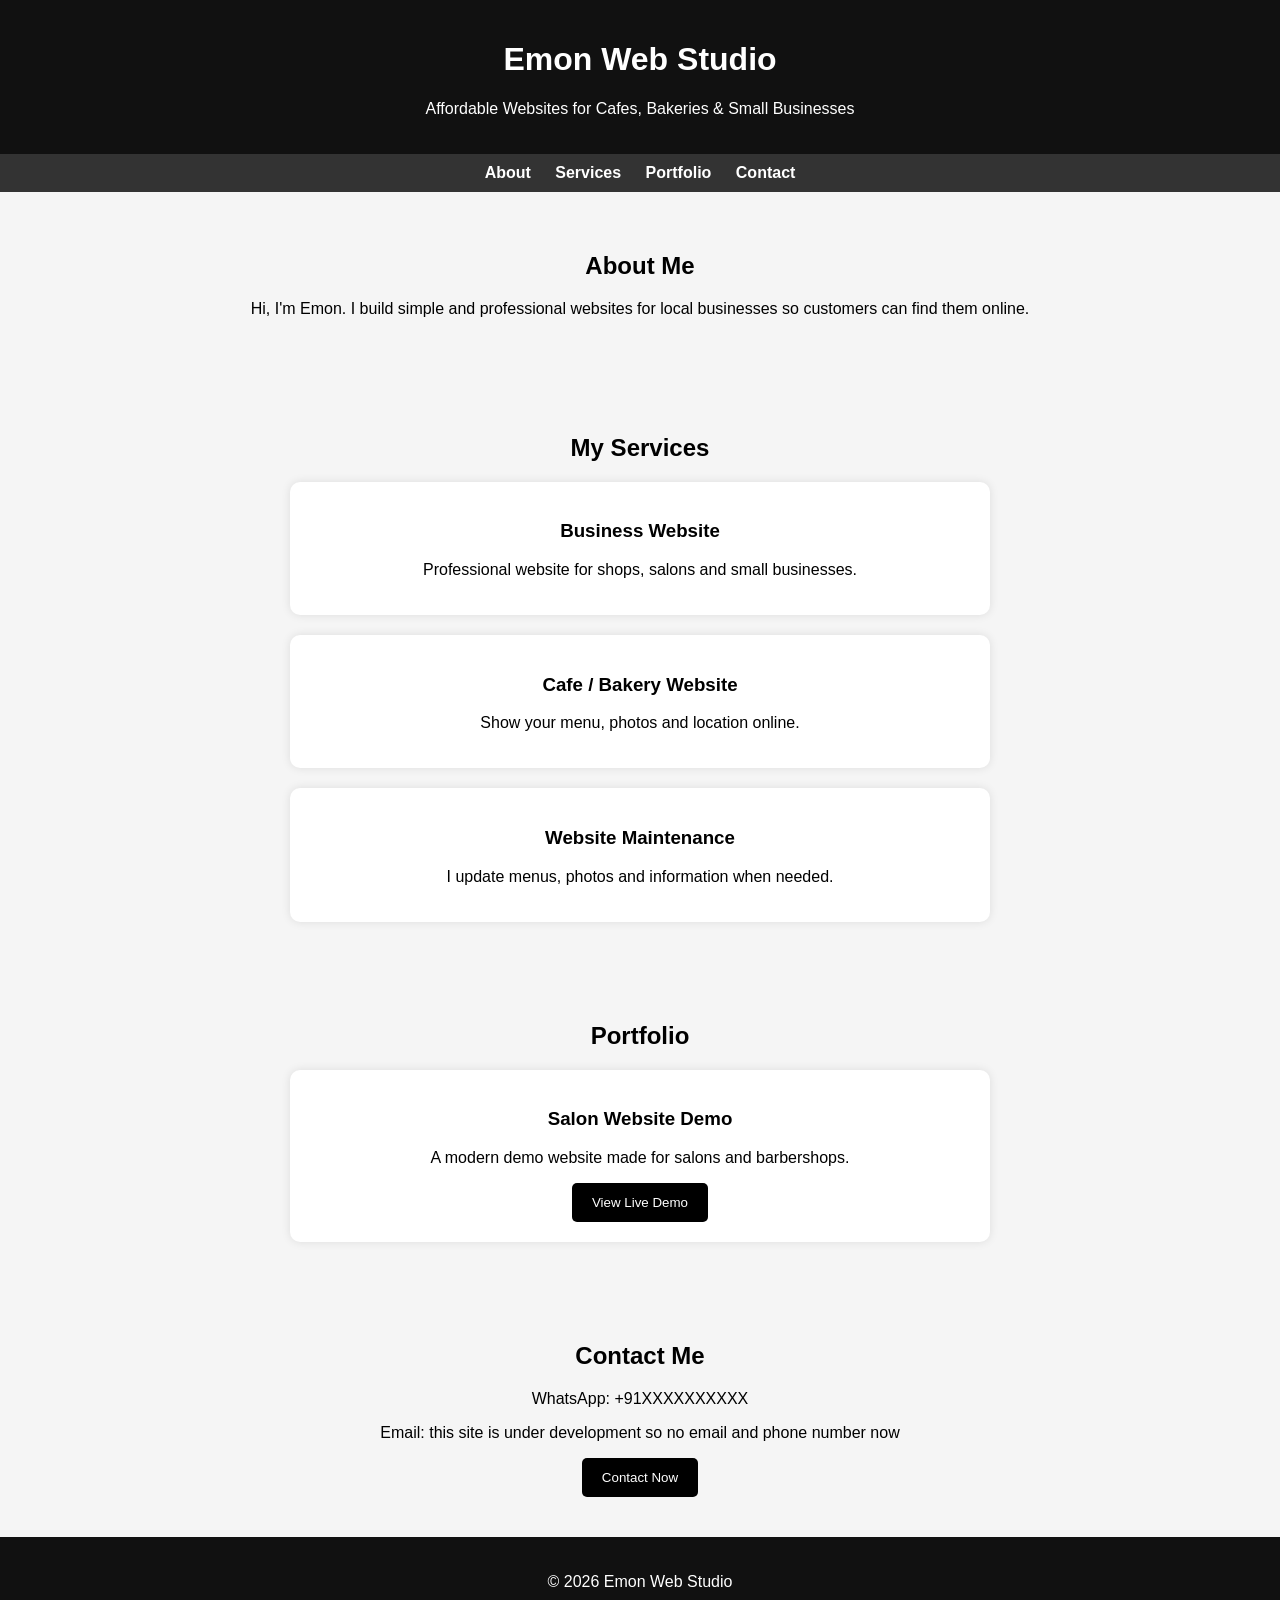
==== index.html @ 6be0ea7b "Update index.html" ====
<!DOCTYPE html>
<html>
<head>
<meta charset="UTF-8">
<title>Emon Web Studio</title>

<style>
body{
font-family: Arial;
margin:0;
background:#f5f5f5;
}

header{
background:#111;
color:white;
padding:20px;
text-align:center;
}

nav{
background:#333;
padding:10px;
text-align:center;
}

nav a{
color:white;
margin:10px;
text-decoration:none;
font-weight:bold;
}

section{
padding:40px;
text-align:center;
}

.services{
display:flex;
flex-direction:column;
gap:20px;
max-width:700px;
margin:auto;
}

.card{
background:white;
padding:20px;
border-radius:10px;
box-shadow:0 0 10px rgba(0,0,0,0.1);
}

button{
background:black;
color:white;
border:none;
padding:12px 20px;
border-radius:5px;
cursor:pointer;
}

button:hover{
background:#444;
}

footer{
background:#111;
color:white;
text-align:center;
padding:20px;
}
</style>
</head>

<body>

<header>
<h1>Emon Web Studio</h1>
<p>Affordable Websites for Cafes, Bakeries & Small Businesses</p>
</header>

<nav>
<a href="#about">About</a>
<a href="#services">Services</a>
<a href="#portfolio">Portfolio</a>
<a href="#contact">Contact</a>
</nav>

<section id="about">
<h2>About Me</h2>
<p>Hi, I'm Emon. I build simple and professional websites for local businesses so customers can find them online.</p>
</section>

<section id="services">
<h2>My Services</h2>

<div class="services">

<div class="card">
<h3>Business Website</h3>
<p>Professional website for shops, salons and small businesses.</p>
</div>

<div class="card">
<h3>Cafe / Bakery Website</h3>
<p>Show your menu, photos and location online.</p>
</div>

<div class="card">
<h3>Website Maintenance</h3>
<p>I update menus, photos and information when needed.</p>
</div>

</div>
</section>

<section id="portfolio">
<h2>Portfolio</h2>

<div class="services">

<div class="card">
<h3>Salon Website Demo</h3>
<p>A modern demo website made for salons and barbershops.</p>

<a href="salon.html">
<button>View Live Demo</button>
</a>

</div>

</div>

</section>

<section id="contact">
<h2>Contact Me</h2>
<p>WhatsApp: +91XXXXXXXXXX</p>
<p>Email: this site is under development so no email and phone number now</p>

<button>Contact Now</button>

</section>

<footer>
<p>© 2026 Emon Web Studio</p>
</footer>

</body>
</html>
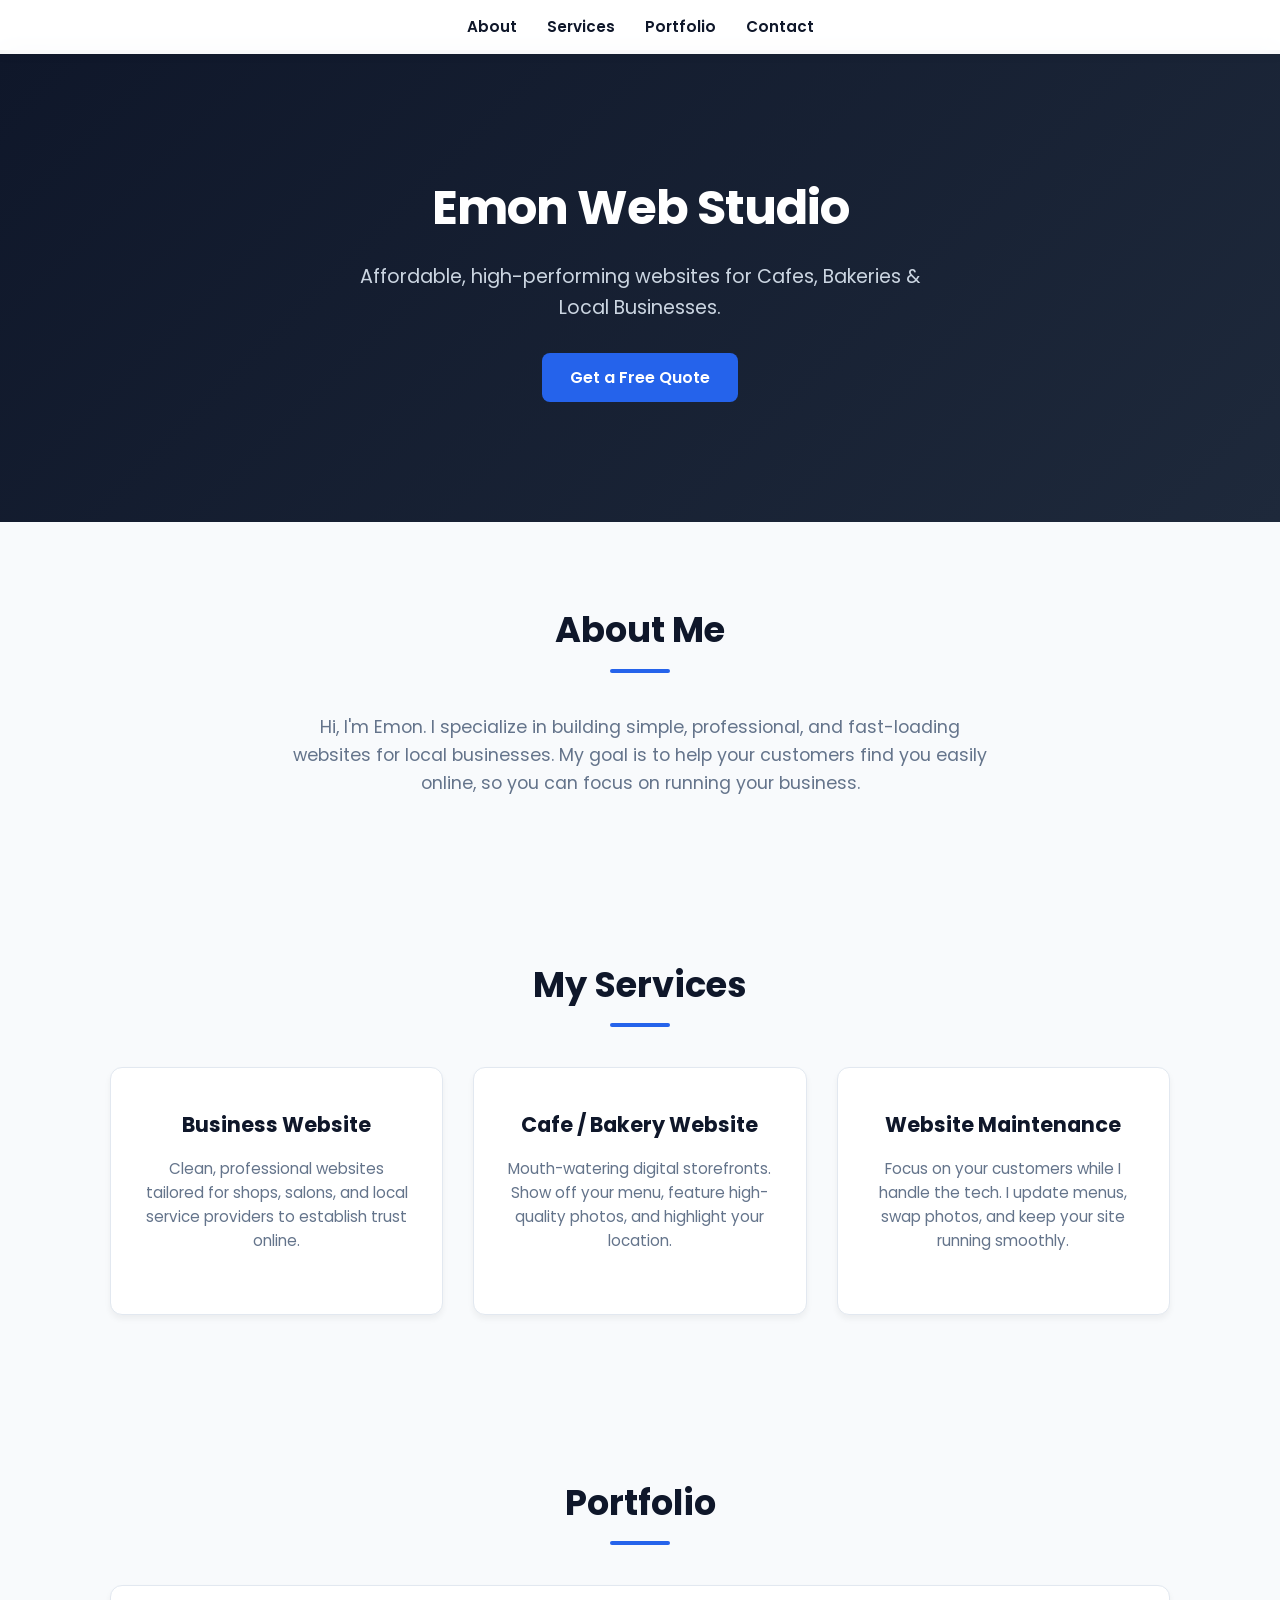
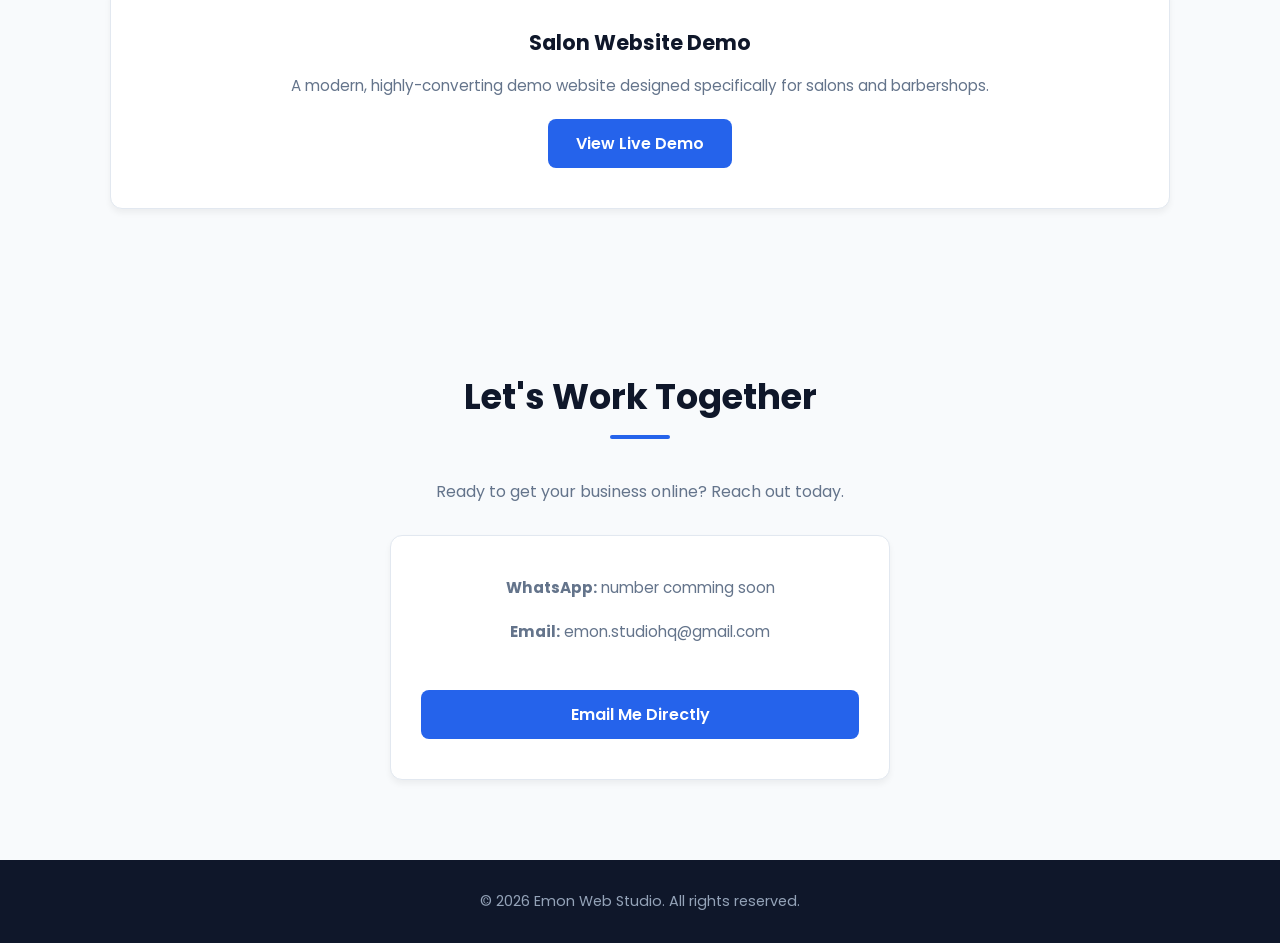
==== commit 097515c3: "Update index.html" ====
--- a/index.html
+++ b/index.html
@@ -1,150 +1,259 @@
 <!DOCTYPE html>
-<html>
+<html lang="en">
 <head>
 <meta charset="UTF-8">
-<title>Emon Web Studio</title>
+<meta name="viewport" content="width=device-width, initial-scale=1.0">
+<title>Emon Web Studio | Websites for Small Businesses</title>
+
+<link href="https://fonts.googleapis.com/css2?family=Poppins:wght@300;400;600;700&display=swap" rel="stylesheet">
 
 <style>
-body{
-font-family: Arial;
-margin:0;
-background:#f5f5f5;
-}
-
-header{
-background:#111;
-color:white;
-padding:20px;
-text-align:center;
-}
-
-nav{
-background:#333;
-padding:10px;
-text-align:center;
-}
-
-nav a{
-color:white;
-margin:10px;
-text-decoration:none;
-font-weight:bold;
-}
-
-section{
-padding:40px;
-text-align:center;
-}
-
-.services{
-display:flex;
-flex-direction:column;
-gap:20px;
-max-width:700px;
-margin:auto;
-}
-
-.card{
-background:white;
-padding:20px;
-border-radius:10px;
-box-shadow:0 0 10px rgba(0,0,0,0.1);
-}
-
-button{
-background:black;
-color:white;
-border:none;
-padding:12px 20px;
-border-radius:5px;
-cursor:pointer;
-}
-
-button:hover{
-background:#444;
-}
-
-footer{
-background:#111;
-color:white;
-text-align:center;
-padding:20px;
+/* --- BASE STYLES & VARIABLES --- */
+:root {
+  --primary: #2563eb; /* Modern Blue */
+  --primary-hover: #1d4ed8;
+  --dark: #0f172a; /* Deep Slate */
+  --light: #f8fafc;
+  --text: #334155;
+  --text-light: #64748b;
+}
+
+* {
+  box-sizing: border-box;
+  margin: 0;
+  padding: 0;
+}
+
+html {
+  scroll-behavior: smooth;
+}
+
+body {
+  font-family: 'Poppins', sans-serif;
+  background-color: var(--light);
+  color: var(--text);
+  line-height: 1.6;
+}
+
+/* --- NAVIGATION --- */
+nav {
+  position: fixed;
+  top: 0;
+  width: 100%;
+  background: rgba(255, 255, 255, 0.95);
+  backdrop-filter: blur(10px);
+  padding: 15px 40px;
+  display: flex;
+  justify-content: center;
+  gap: 30px;
+  box-shadow: 0 2px 10px rgba(0,0,0,0.05);
+  z-index: 1000;
+}
+
+nav a {
+  color: var(--dark);
+  text-decoration: none;
+  font-weight: 600;
+  font-size: 0.95rem;
+  transition: color 0.3s ease;
+}
+
+nav a:hover {
+  color: var(--primary);
+}
+
+/* --- HERO SECTION (HEADER) --- */
+header {
+  margin-top: 50px; /* Offset for fixed nav */
+  background: linear-gradient(135deg, var(--dark) 0%, #1e293b 100%);
+  color: white;
+  padding: 120px 20px;
+  text-align: center;
+  display: flex;
+  flex-direction: column;
+  align-items: center;
+}
+
+header h1 {
+  font-size: 3rem;
+  font-weight: 700;
+  margin-bottom: 15px;
+  letter-spacing: -1px;
+}
+
+header p {
+  font-size: 1.2rem;
+  color: #cbd5e1;
+  max-width: 600px;
+  margin-bottom: 30px;
+}
+
+/* --- SECTIONS --- */
+section {
+  padding: 80px 20px;
+  text-align: center;
+  max-width: 1100px;
+  margin: auto;
+}
+
+section h2 {
+  font-size: 2.2rem;
+  color: var(--dark);
+  margin-bottom: 10px;
+}
+
+/* A subtle underline for section headers */
+section h2::after {
+  content: '';
+  display: block;
+  width: 60px;
+  height: 4px;
+  background: var(--primary);
+  margin: 10px auto 40px auto;
+  border-radius: 2px;
+}
+
+/* --- GRID LAYOUT FOR CARDS --- */
+.services {
+  display: grid;
+  grid-template-columns: repeat(auto-fit, minmax(300px, 1fr));
+  gap: 30px;
+}
+
+/* --- CARDS --- */
+.card {
+  background: white;
+  padding: 40px 30px;
+  border-radius: 12px;
+  box-shadow: 0 4px 6px rgba(0,0,0,0.05);
+  transition: transform 0.3s ease, box-shadow 0.3s ease;
+  border: 1px solid #e2e8f0;
+}
+
+.card:hover {
+  transform: translateY(-8px);
+  box-shadow: 0 12px 20px rgba(0,0,0,0.1);
+}
+
+.card h3 {
+  color: var(--dark);
+  margin-bottom: 15px;
+  font-size: 1.3rem;
+}
+
+.card p {
+  color: var(--text-light);
+  font-size: 0.95rem;
+  margin-bottom: 20px;
+}
+
+/* --- BUTTONS --- */
+button {
+  background: var(--primary);
+  color: white;
+  font-family: 'Poppins', sans-serif;
+  font-weight: 600;
+  border: none;
+  padding: 12px 28px;
+  border-radius: 8px;
+  cursor: pointer;
+  font-size: 1rem;
+  transition: background 0.3s ease, transform 0.2s ease;
+}
+
+button:hover {
+  background: var(--primary-hover);
+  transform: scale(1.02);
+}
+
+/* --- FOOTER --- */
+footer {
+  background: var(--dark);
+  color: #94a3b8;
+  text-align: center;
+  padding: 30px 20px;
+  font-size: 0.9rem;
+}
+
+/* --- RESPONSIVE DESIGN --- */
+@media (max-width: 768px) {
+  header h1 { font-size: 2.2rem; }
+  nav { padding: 15px; gap: 15px; }
+  nav a { font-size: 0.85rem; }
+  section { padding: 60px 20px; }
 }
 </style>
 </head>
 
 <body>
 
+<nav>
+  <a href="#about">About</a>
+  <a href="#services">Services</a>
+  <a href="#portfolio">Portfolio</a>
+  <a href="#contact">Contact</a>
+</nav>
+
 <header>
-<h1>Emon Web Studio</h1>
-<p>Affordable Websites for Cafes, Bakeries & Small Businesses</p>
+  <h1>Emon Web Studio</h1>
+  <p>Affordable, high-performing websites for Cafes, Bakeries & Local Businesses.</p>
+  <a href="#contact"><button>Get a Free Quote</button></a>
 </header>
 
-<nav>
-<a href="#about">About</a>
-<a href="#services">Services</a>
-<a href="#portfolio">Portfolio</a>
-<a href="#contact">Contact</a>
-</nav>
-
 <section id="about">
-<h2>About Me</h2>
-<p>Hi, I'm Emon. I build simple and professional websites for local businesses so customers can find them online.</p>
+  <h2>About Me</h2>
+  <p style="max-width: 700px; margin: auto; font-size: 1.1rem; color: var(--text-light);">
+    Hi, I'm Emon. I specialize in building simple, professional, and fast-loading websites for local businesses. My goal is to help your customers find you easily online, so you can focus on running your business.
+  </p>
 </section>
 
 <section id="services">
-<h2>My Services</h2>
-
-<div class="services">
-
-<div class="card">
-<h3>Business Website</h3>
-<p>Professional website for shops, salons and small businesses.</p>
-</div>
-
-<div class="card">
-<h3>Cafe / Bakery Website</h3>
-<p>Show your menu, photos and location online.</p>
-</div>
-
-<div class="card">
-<h3>Website Maintenance</h3>
-<p>I update menus, photos and information when needed.</p>
-</div>
-
-</div>
+  <h2>My Services</h2>
+  <div class="services">
+    <div class="card">
+      <h3>Business Website</h3>
+      <p>Clean, professional websites tailored for shops, salons, and local service providers to establish trust online.</p>
+    </div>
+    <div class="card">
+      <h3>Cafe / Bakery Website</h3>
+      <p>Mouth-watering digital storefronts. Show off your menu, feature high-quality photos, and highlight your location.</p>
+    </div>
+    <div class="card">
+      <h3>Website Maintenance</h3>
+      <p>Focus on your customers while I handle the tech. I update menus, swap photos, and keep your site running smoothly.</p>
+    </div>
+  </div>
 </section>
 
 <section id="portfolio">
-<h2>Portfolio</h2>
-
-<div class="services">
-
-<div class="card">
-<h3>Salon Website Demo</h3>
-<p>A modern demo website made for salons and barbershops.</p>
-
-<a href="salon.html">
-<button>View Live Demo</button>
-</a>
-
-</div>
-
-</div>
-
+  <h2>Portfolio</h2>
+  <div class="services" style="grid-template-columns: repeat(auto-fit, minmax(400px, 1fr));">
+    <div class="card">
+      <h3>Salon Website Demo</h3>
+      <p>A modern, highly-converting demo website designed specifically for salons and barbershops.</p>
+      <a href="salon.html">
+        <button>View Live Demo</button>
+      </a>
+    </div>
+  </div>
 </section>
 
 <section id="contact">
-<h2>Contact Me</h2>
-<p>WhatsApp: +91XXXXXXXXXX</p>
-<p>Email: this site is under development so no email and phone number now</p>
-
-<button>Contact Now</button>
-
+  <h2>Let's Work Together</h2>
+  <p style="margin-bottom: 30px; color: var(--text-light);">Ready to get your business online? Reach out today.</p>
+  
+  <div class="card" style="max-width: 500px; margin: auto;">
+    <p><strong>WhatsApp:</strong> number comming soon</p>
+    <p><strong>Email:</strong> emon.studiohq@gmail.com</p>
+    <br>
+    <a href="mailto: emon.studiohq@gmail.com">
+      <button style="width: 100%;">Email Me Directly</button>
+    </a>
+  </div>
 </section>
 
 <footer>
-<p>© 2026 Emon Web Studio</p>
+  <p>© 2026 Emon Web Studio. All rights reserved.</p>
 </footer>
 
 </body>
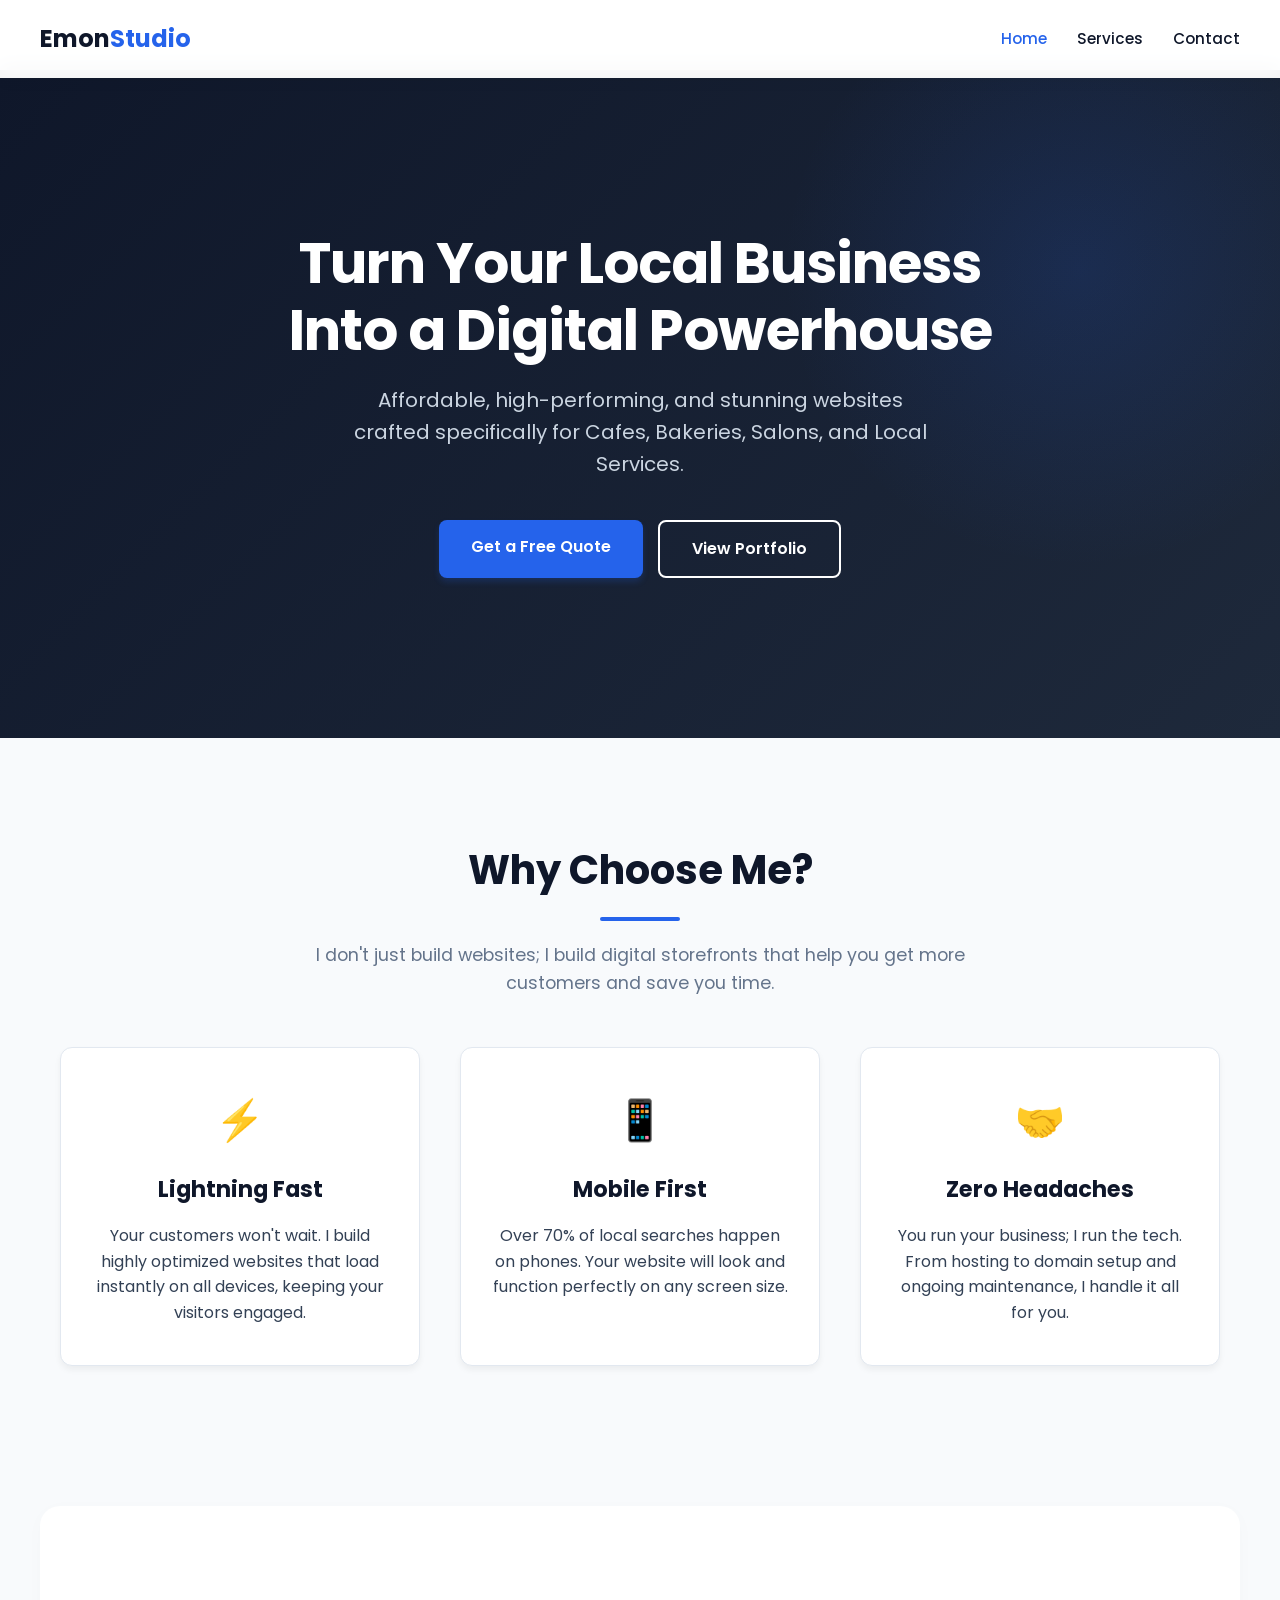
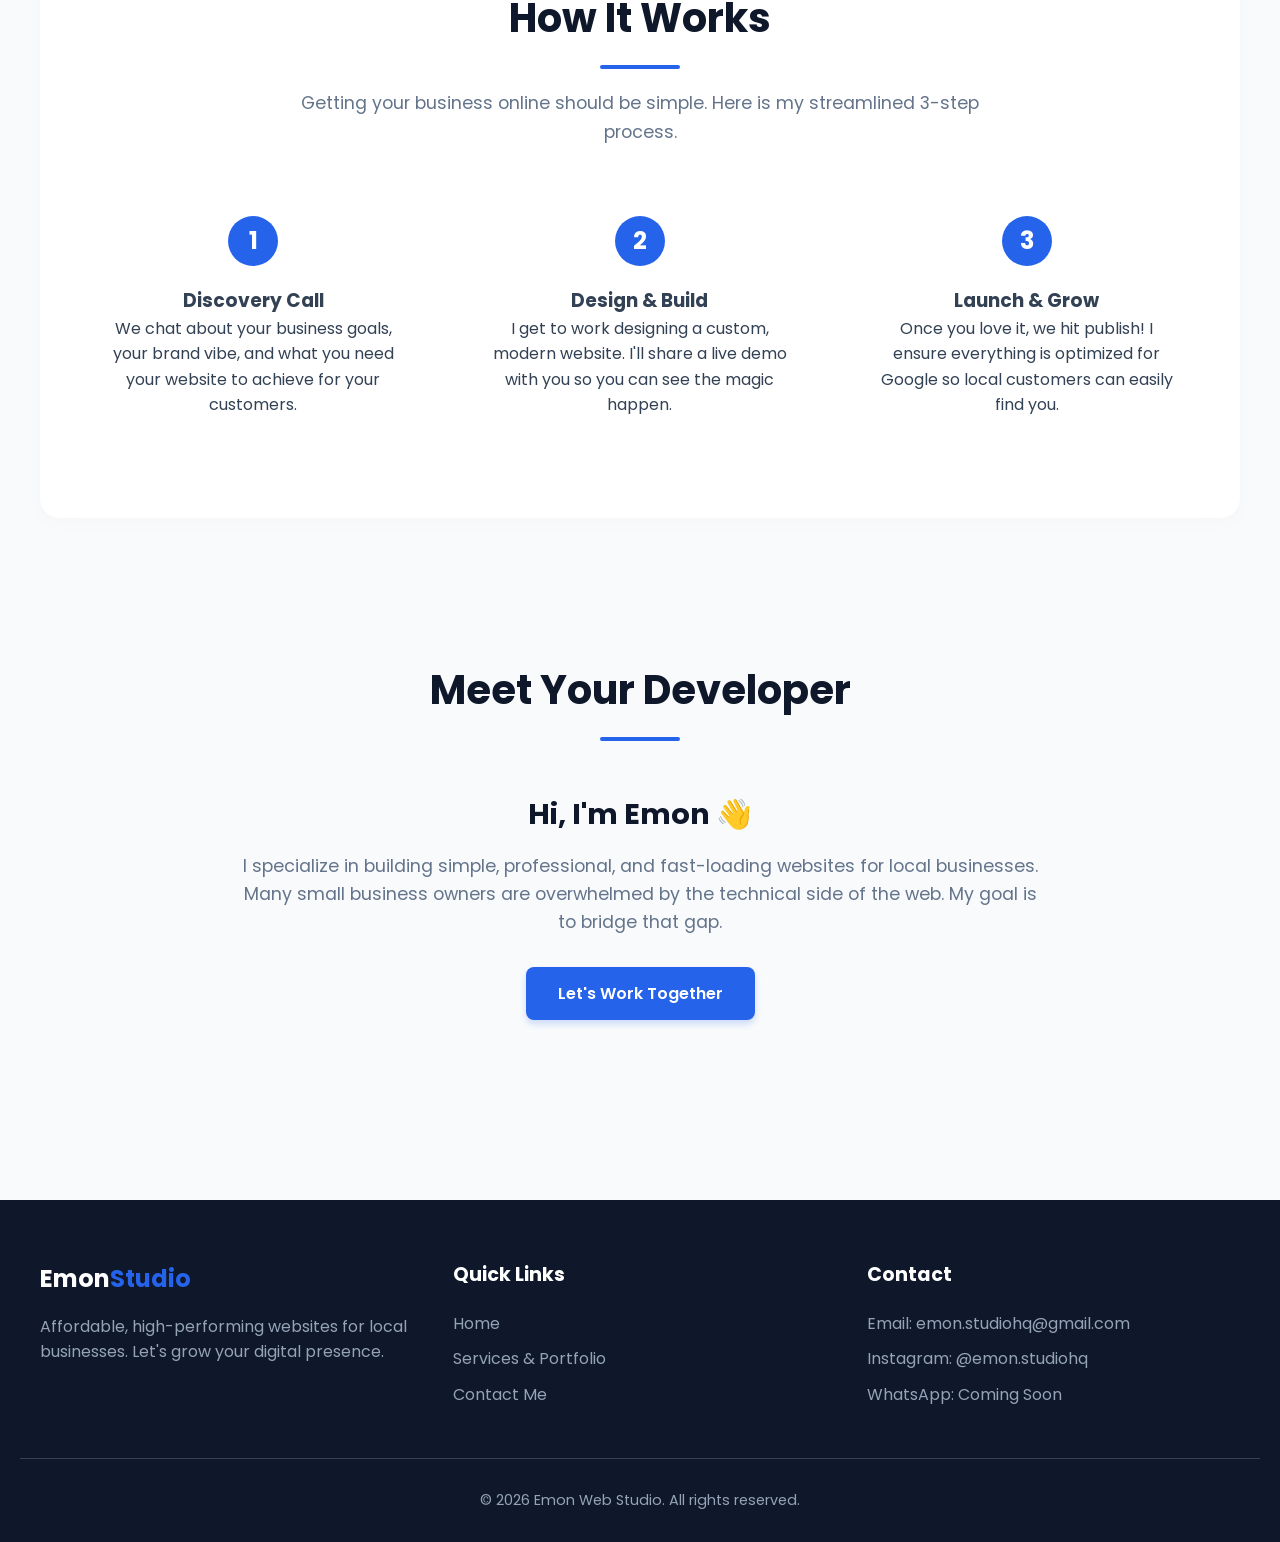
==== commit e48aabb5: "Update index.html" ====
--- a/index.html
+++ b/index.html
@@ -3,258 +3,185 @@
 <head>
 <meta charset="UTF-8">
 <meta name="viewport" content="width=device-width, initial-scale=1.0">
-<title>Emon Web Studio | Websites for Small Businesses</title>
+<title>Emon Web Studio | Custom Websites for Local Businesses</title>
+<link href="https://fonts.googleapis.com/css2?family=Poppins:wght@300;400;500;600;700&display=swap" rel="stylesheet">
+<style>
+  :root { 
+    --primary: #2563eb; 
+    --primary-hover: #1d4ed8; 
+    --dark: #0f172a; 
+    --dark-lighter: #1e293b;
+    --light: #f8fafc; 
+    --text: #334155; 
+    --text-light: #64748b; 
+  }
+  
+  * { box-sizing: border-box; margin: 0; padding: 0; }
+  html { scroll-behavior: smooth; }
+  body { font-family: 'Poppins', sans-serif; background-color: var(--light); color: var(--text); line-height: 1.6; overflow-x: hidden; }
+  
+  /* Navigation */
+  nav { position: fixed; top: 0; width: 100%; background: rgba(255, 255, 255, 0.95); backdrop-filter: blur(10px); padding: 20px 40px; display: flex; justify-content: space-between; align-items: center; box-shadow: 0 2px 15px rgba(0,0,0,0.05); z-index: 1000; }
+  .logo { font-size: 1.5rem; font-weight: 700; color: var(--dark); text-decoration: none; }
+  .logo span { color: var(--primary); }
+  .nav-links { display: flex; gap: 30px; }
+  .nav-links a { color: var(--dark); text-decoration: none; font-weight: 500; font-size: 0.95rem; transition: color 0.3s ease; }
+  .nav-links a:hover, .nav-links a.active { color: var(--primary); }
+  
+  /* Buttons */
+  button, .btn { display: inline-block; background: var(--primary); color: white; font-family: 'Poppins', sans-serif; font-weight: 600; text-decoration: none; border: none; padding: 14px 32px; border-radius: 8px; cursor: pointer; font-size: 1rem; transition: all 0.3s ease; box-shadow: 0 4px 6px rgba(37, 99, 235, 0.2); }
+  button:hover, .btn:hover { background: var(--primary-hover); transform: translateY(-2px); box-shadow: 0 6px 12px rgba(37, 99, 235, 0.3); }
+  .btn-outline { background: transparent; color: white; border: 2px solid white; box-shadow: none; }
+  .btn-outline:hover { background: white; color: var(--dark); }
 
-<link href="https://fonts.googleapis.com/css2?family=Poppins:wght@300;400;600;700&display=swap" rel="stylesheet">
+  /* Hero Section */
+  header { margin-top: 70px; background: linear-gradient(135deg, var(--dark) 0%, var(--dark-lighter) 100%); color: white; padding: 160px 20px; text-align: center; display: flex; flex-direction: column; align-items: center; position: relative; overflow: hidden; }
+  header::after { content: ''; position: absolute; width: 600px; height: 600px; background: radial-gradient(circle, rgba(37,99,235,0.15) 0%, rgba(0,0,0,0) 70%); top: -100px; right: -100px; border-radius: 50%; }
+  header h1 { font-size: 3.5rem; font-weight: 700; margin-bottom: 20px; letter-spacing: -1px; max-width: 800px; line-height: 1.2; z-index: 1; }
+  header p { font-size: 1.25rem; color: #cbd5e1; max-width: 600px; margin-bottom: 40px; z-index: 1; }
+  .hero-buttons { display: flex; gap: 15px; z-index: 1; }
 
-<style>
-/* --- BASE STYLES & VARIABLES --- */
-:root {
-  --primary: #2563eb; /* Modern Blue */
-  --primary-hover: #1d4ed8;
-  --dark: #0f172a; /* Deep Slate */
-  --light: #f8fafc;
-  --text: #334155;
-  --text-light: #64748b;
-}
+  /* Sections */
+  section { padding: 100px 20px; max-width: 1200px; margin: auto; }
+  .bg-white { background-color: white; border-radius: 20px; box-shadow: 0 4px 20px rgba(0,0,0,0.02); margin: 40px auto; padding: 80px 40px; }
+  section h2 { font-size: 2.5rem; color: var(--dark); text-align: center; margin-bottom: 15px; font-weight: 700; }
+  section h2::after { content: ''; display: block; width: 80px; height: 4px; background: var(--primary); margin: 15px auto 50px auto; border-radius: 2px; }
+  .subtitle { text-align: center; color: var(--text-light); font-size: 1.1rem; max-width: 700px; margin: -30px auto 50px auto; }
 
-* {
-  box-sizing: border-box;
-  margin: 0;
-  padding: 0;
-}
+  /* Grids */
+  .grid-3 { display: grid; grid-template-columns: repeat(auto-fit, minmax(300px, 1fr)); gap: 40px; }
+  
+  /* Cards */
+  .card { background: white; padding: 40px 30px; border-radius: 12px; box-shadow: 0 4px 6px rgba(0,0,0,0.05); border: 1px solid #e2e8f0; transition: transform 0.3s ease, box-shadow 0.3s ease; text-align: center; }
+  .card:hover { transform: translateY(-10px); box-shadow: 0 20px 25px -5px rgba(0,0,0,0.1); }
+  .card-icon { font-size: 2.5rem; margin-bottom: 20px; display: block; }
+  .card h3 { color: var(--dark); font-size: 1.4rem; margin-bottom: 15px; }
 
-html {
-  scroll-behavior: smooth;
-}
+  /* Process Steps */
+  .process-step { display: flex; flex-direction: column; align-items: center; text-align: center; padding: 20px; }
+  .step-number { background: var(--primary); color: white; width: 50px; height: 50px; display: flex; align-items: center; justify-content: center; font-size: 1.5rem; font-weight: 700; border-radius: 50%; margin-bottom: 20px; }
+  
+  /* Footer */
+  footer { background: var(--dark); color: #94a3b8; padding: 60px 20px 30px; margin-top: 80px; }
+  .footer-content { max-width: 1200px; margin: auto; display: grid; grid-template-columns: repeat(auto-fit, minmax(250px, 1fr)); gap: 40px; margin-bottom: 40px; }
+  .footer-col h4 { color: white; font-size: 1.2rem; margin-bottom: 20px; }
+  .footer-col p, .footer-col a { color: #94a3b8; text-decoration: none; display: block; margin-bottom: 10px; transition: color 0.3s ease; }
+  .footer-col a:hover { color: white; }
+  .footer-bottom { text-align: center; padding-top: 30px; border-top: 1px solid #334155; font-size: 0.9rem; }
 
-body {
-  font-family: 'Poppins', sans-serif;
-  background-color: var(--light);
-  color: var(--text);
-  line-height: 1.6;
-}
+  /* Animations */
+  @keyframes fadeInUp { from { opacity: 0; transform: translateY(20px); } to { opacity: 1; transform: translateY(0); } }
+  .animate { animation: fadeInUp 0.8s ease-out forwards; }
 
-/* --- NAVIGATION --- */
-nav {
-  position: fixed;
-  top: 0;
-  width: 100%;
-  background: rgba(255, 255, 255, 0.95);
-  backdrop-filter: blur(10px);
-  padding: 15px 40px;
-  display: flex;
-  justify-content: center;
-  gap: 30px;
-  box-shadow: 0 2px 10px rgba(0,0,0,0.05);
-  z-index: 1000;
-}
-
-nav a {
-  color: var(--dark);
-  text-decoration: none;
-  font-weight: 600;
-  font-size: 0.95rem;
-  transition: color 0.3s ease;
-}
-
-nav a:hover {
-  color: var(--primary);
-}
-
-/* --- HERO SECTION (HEADER) --- */
-header {
-  margin-top: 50px; /* Offset for fixed nav */
-  background: linear-gradient(135deg, var(--dark) 0%, #1e293b 100%);
-  color: white;
-  padding: 120px 20px;
-  text-align: center;
-  display: flex;
-  flex-direction: column;
-  align-items: center;
-}
-
-header h1 {
-  font-size: 3rem;
-  font-weight: 700;
-  margin-bottom: 15px;
-  letter-spacing: -1px;
-}
-
-header p {
-  font-size: 1.2rem;
-  color: #cbd5e1;
-  max-width: 600px;
-  margin-bottom: 30px;
-}
-
-/* --- SECTIONS --- */
-section {
-  padding: 80px 20px;
-  text-align: center;
-  max-width: 1100px;
-  margin: auto;
-}
-
-section h2 {
-  font-size: 2.2rem;
-  color: var(--dark);
-  margin-bottom: 10px;
-}
-
-/* A subtle underline for section headers */
-section h2::after {
-  content: '';
-  display: block;
-  width: 60px;
-  height: 4px;
-  background: var(--primary);
-  margin: 10px auto 40px auto;
-  border-radius: 2px;
-}
-
-/* --- GRID LAYOUT FOR CARDS --- */
-.services {
-  display: grid;
-  grid-template-columns: repeat(auto-fit, minmax(300px, 1fr));
-  gap: 30px;
-}
-
-/* --- CARDS --- */
-.card {
-  background: white;
-  padding: 40px 30px;
-  border-radius: 12px;
-  box-shadow: 0 4px 6px rgba(0,0,0,0.05);
-  transition: transform 0.3s ease, box-shadow 0.3s ease;
-  border: 1px solid #e2e8f0;
-}
-
-.card:hover {
-  transform: translateY(-8px);
-  box-shadow: 0 12px 20px rgba(0,0,0,0.1);
-}
-
-.card h3 {
-  color: var(--dark);
-  margin-bottom: 15px;
-  font-size: 1.3rem;
-}
-
-.card p {
-  color: var(--text-light);
-  font-size: 0.95rem;
-  margin-bottom: 20px;
-}
-
-/* --- BUTTONS --- */
-button {
-  background: var(--primary);
-  color: white;
-  font-family: 'Poppins', sans-serif;
-  font-weight: 600;
-  border: none;
-  padding: 12px 28px;
-  border-radius: 8px;
-  cursor: pointer;
-  font-size: 1rem;
-  transition: background 0.3s ease, transform 0.2s ease;
-}
-
-button:hover {
-  background: var(--primary-hover);
-  transform: scale(1.02);
-}
-
-/* --- FOOTER --- */
-footer {
-  background: var(--dark);
-  color: #94a3b8;
-  text-align: center;
-  padding: 30px 20px;
-  font-size: 0.9rem;
-}
-
-/* --- RESPONSIVE DESIGN --- */
-@media (max-width: 768px) {
-  header h1 { font-size: 2.2rem; }
-  nav { padding: 15px; gap: 15px; }
-  nav a { font-size: 0.85rem; }
-  section { padding: 60px 20px; }
-}
+  /* Responsive */
+  @media (max-width: 768px) {
+    header h1 { font-size: 2.5rem; }
+    .hero-buttons { flex-direction: column; }
+    nav { flex-direction: column; gap: 15px; }
+    .nav-links { gap: 15px; }
+  }
 </style>
 </head>
-
 <body>
 
 <nav>
-  <a href="#about">About</a>
-  <a href="#services">Services</a>
-  <a href="#portfolio">Portfolio</a>
-  <a href="#contact">Contact</a>
+  <a href="index.html" class="logo">Emon<span>Studio</span></a>
+  <div class="nav-links">
+    <a href="index.html" class="active">Home</a>
+    <a href="services.html">Services</a>
+    <a href="contact.html">Contact</a>
+  </div>
 </nav>
 
-<header>
-  <h1>Emon Web Studio</h1>
-  <p>Affordable, high-performing websites for Cafes, Bakeries & Local Businesses.</p>
-  <a href="#contact"><button>Get a Free Quote</button></a>
+<header class="animate">
+  <h1>Turn Your Local Business Into a Digital Powerhouse</h1>
+  <p>Affordable, high-performing, and stunning websites crafted specifically for Cafes, Bakeries, Salons, and Local Services.</p>
+  <div class="hero-buttons">
+    <a href="contact.html" class="btn">Get a Free Quote</a>
+    <a href="services.html" class="btn btn-outline">View Portfolio</a>
+  </div>
 </header>
 
-<section id="about">
-  <h2>About Me</h2>
-  <p style="max-width: 700px; margin: auto; font-size: 1.1rem; color: var(--text-light);">
-    Hi, I'm Emon. I specialize in building simple, professional, and fast-loading websites for local businesses. My goal is to help your customers find you easily online, so you can focus on running your business.
-  </p>
-</section>
-
-<section id="services">
-  <h2>My Services</h2>
-  <div class="services">
+<section id="why-us">
+  <h2>Why Choose Me?</h2>
+  <p class="subtitle">I don't just build websites; I build digital storefronts that help you get more customers and save you time.</p>
+  
+  <div class="grid-3">
     <div class="card">
-      <h3>Business Website</h3>
-      <p>Clean, professional websites tailored for shops, salons, and local service providers to establish trust online.</p>
+      <span class="card-icon">⚡</span>
+      <h3>Lightning Fast</h3>
+      <p>Your customers won't wait. I build highly optimized websites that load instantly on all devices, keeping your visitors engaged.</p>
     </div>
     <div class="card">
-      <h3>Cafe / Bakery Website</h3>
-      <p>Mouth-watering digital storefronts. Show off your menu, feature high-quality photos, and highlight your location.</p>
+      <span class="card-icon">📱</span>
+      <h3>Mobile First</h3>
+      <p>Over 70% of local searches happen on phones. Your website will look and function perfectly on any screen size.</p>
     </div>
     <div class="card">
-      <h3>Website Maintenance</h3>
-      <p>Focus on your customers while I handle the tech. I update menus, swap photos, and keep your site running smoothly.</p>
+      <span class="card-icon">🤝</span>
+      <h3>Zero Headaches</h3>
+      <p>You run your business; I run the tech. From hosting to domain setup and ongoing maintenance, I handle it all for you.</p>
     </div>
   </div>
 </section>
 
-<section id="portfolio">
-  <h2>Portfolio</h2>
-  <div class="services" style="grid-template-columns: repeat(auto-fit, minmax(400px, 1fr));">
-    <div class="card">
-      <h3>Salon Website Demo</h3>
-      <p>A modern, highly-converting demo website designed specifically for salons and barbershops.</p>
-      <a href="salon.html">
-        <button>View Live Demo</button>
-      </a>
+<section id="process" class="bg-white">
+  <h2>How It Works</h2>
+  <p class="subtitle">Getting your business online should be simple. Here is my streamlined 3-step process.</p>
+  
+  <div class="grid-3">
+    <div class="process-step">
+      <div class="step-number">1</div>
+      <h3>Discovery Call</h3>
+      <p>We chat about your business goals, your brand vibe, and what you need your website to achieve for your customers.</p>
+    </div>
+    <div class="process-step">
+      <div class="step-number">2</div>
+      <h3>Design & Build</h3>
+      <p>I get to work designing a custom, modern website. I'll share a live demo with you so you can see the magic happen.</p>
+    </div>
+    <div class="process-step">
+      <div class="step-number">3</div>
+      <h3>Launch & Grow</h3>
+      <p>Once you love it, we hit publish! I ensure everything is optimized for Google so local customers can easily find you.</p>
     </div>
   </div>
 </section>
 
-<section id="contact">
-  <h2>Let's Work Together</h2>
-  <p style="margin-bottom: 30px; color: var(--text-light);">Ready to get your business online? Reach out today.</p>
-  
-  <div class="card" style="max-width: 500px; margin: auto;">
-    <p><strong>WhatsApp:</strong> number comming soon</p>
-    <p><strong>Email:</strong> emon.studiohq@gmail.com</p>
-    <br>
-    <a href="mailto: emon.studiohq@gmail.com">
-      <button style="width: 100%;">Email Me Directly</button>
-    </a>
+<section id="about" style="text-align: center;">
+  <h2>Meet Your Developer</h2>
+  <div style="max-width: 800px; margin: auto;">
+    <h3 style="font-size: 1.8rem; margin-bottom: 15px; color: var(--dark);">Hi, I'm Emon 👋</h3>
+    <p style="font-size: 1.1rem; color: var(--text-light); margin-bottom: 30px;">
+      I specialize in building simple, professional, and fast-loading websites for local businesses. Many small business owners are overwhelmed by the technical side of the web. My goal is to bridge that gap.
+    </p>
+    <a href="contact.html" class="btn">Let's Work Together</a>
   </div>
 </section>
 
 <footer>
-  <p>© 2026 Emon Web Studio. All rights reserved.</p>
+  <div class="footer-content">
+    <div class="footer-col">
+      <a href="index.html" class="logo" style="color: white;">Emon<span style="color: var(--primary);">Studio</span></a>
+      <p style="margin-top: 15px;">Affordable, high-performing websites for local businesses. Let's grow your digital presence.</p>
+    </div>
+    <div class="footer-col">
+      <h4>Quick Links</h4>
+      <a href="index.html">Home</a>
+      <a href="services.html">Services & Portfolio</a>
+      <a href="contact.html">Contact Me</a>
+    </div>
+    <div class="footer-col">
+      <h4>Contact</h4>
+      <p>Email: emon.studiohq@gmail.com</p>
+      <p>Instagram: @emon.studiohq</p>
+      <p>WhatsApp: Coming Soon</p>
+    </div>
+  </div>
+  <div class="footer-bottom">
+    <p>© 2026 Emon Web Studio. All rights reserved.</p>
+  </div>
 </footer>
 
 </body>
-</html>+</html>
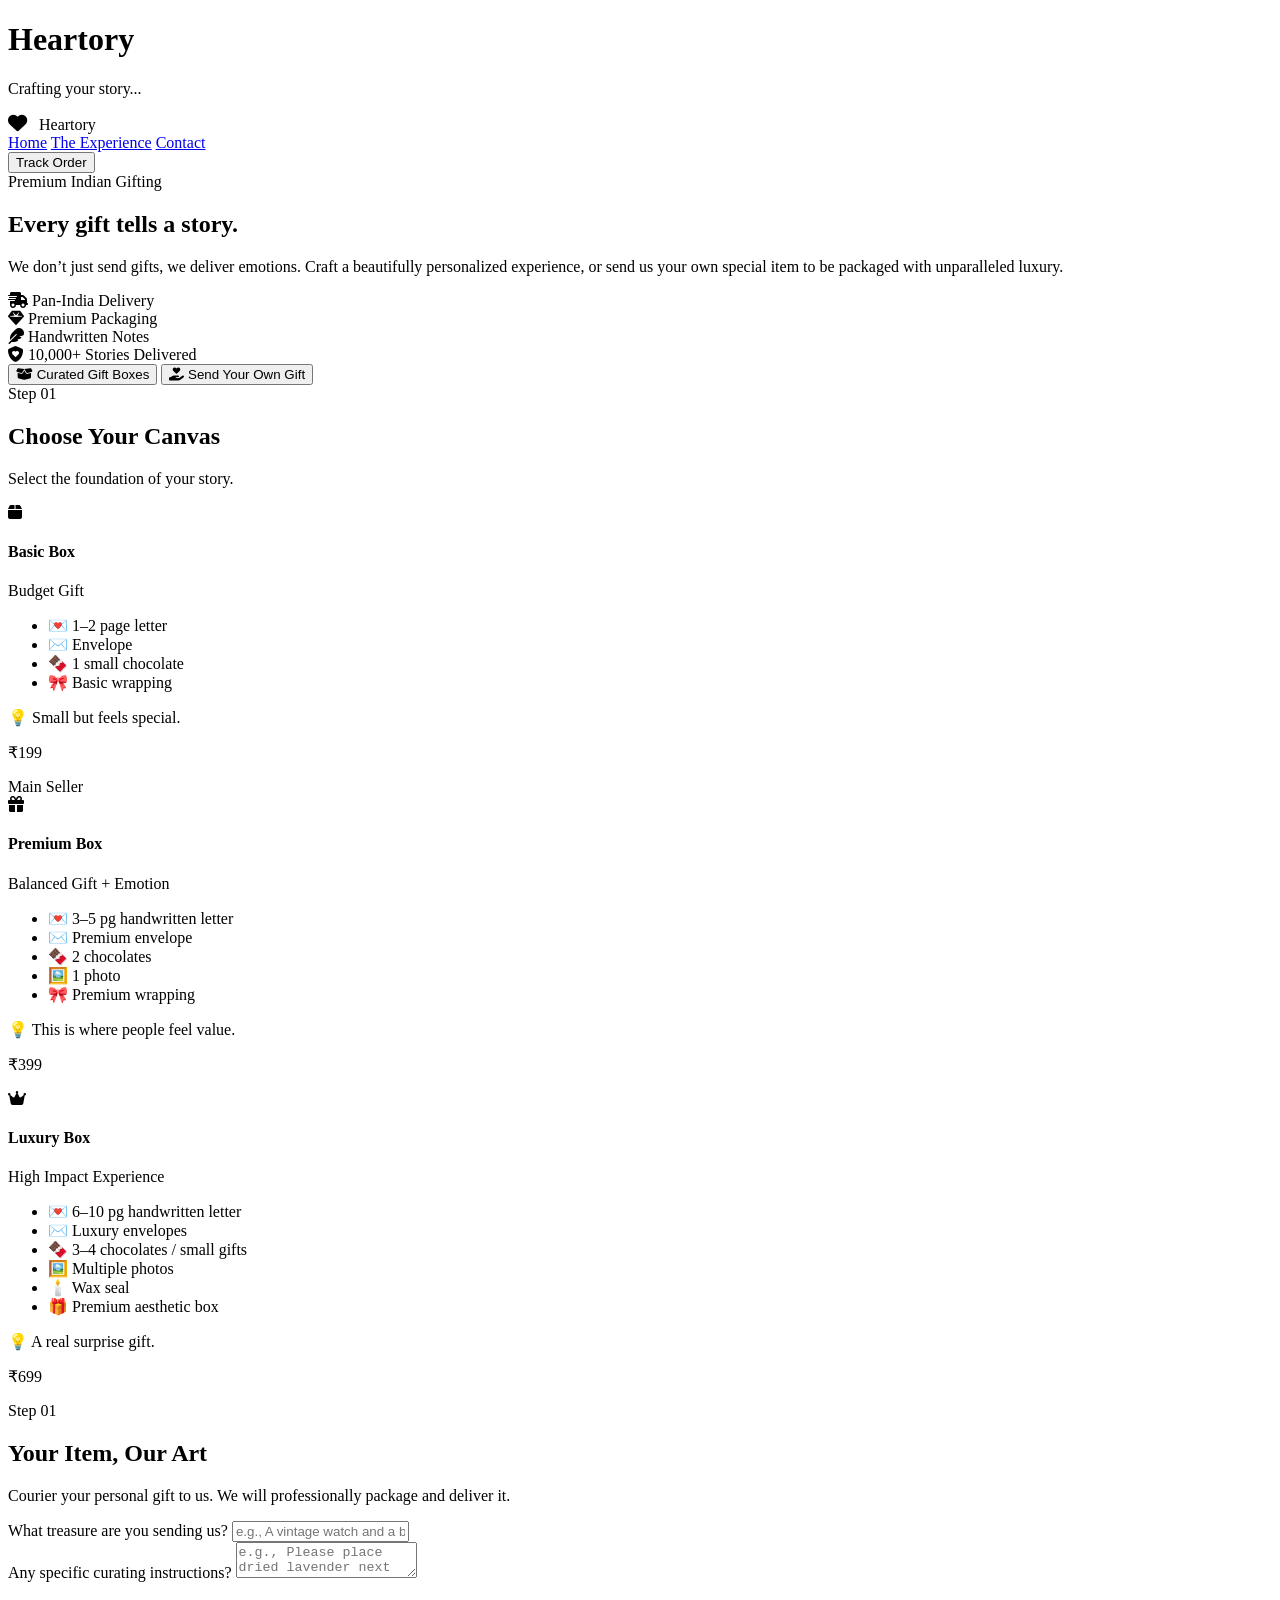
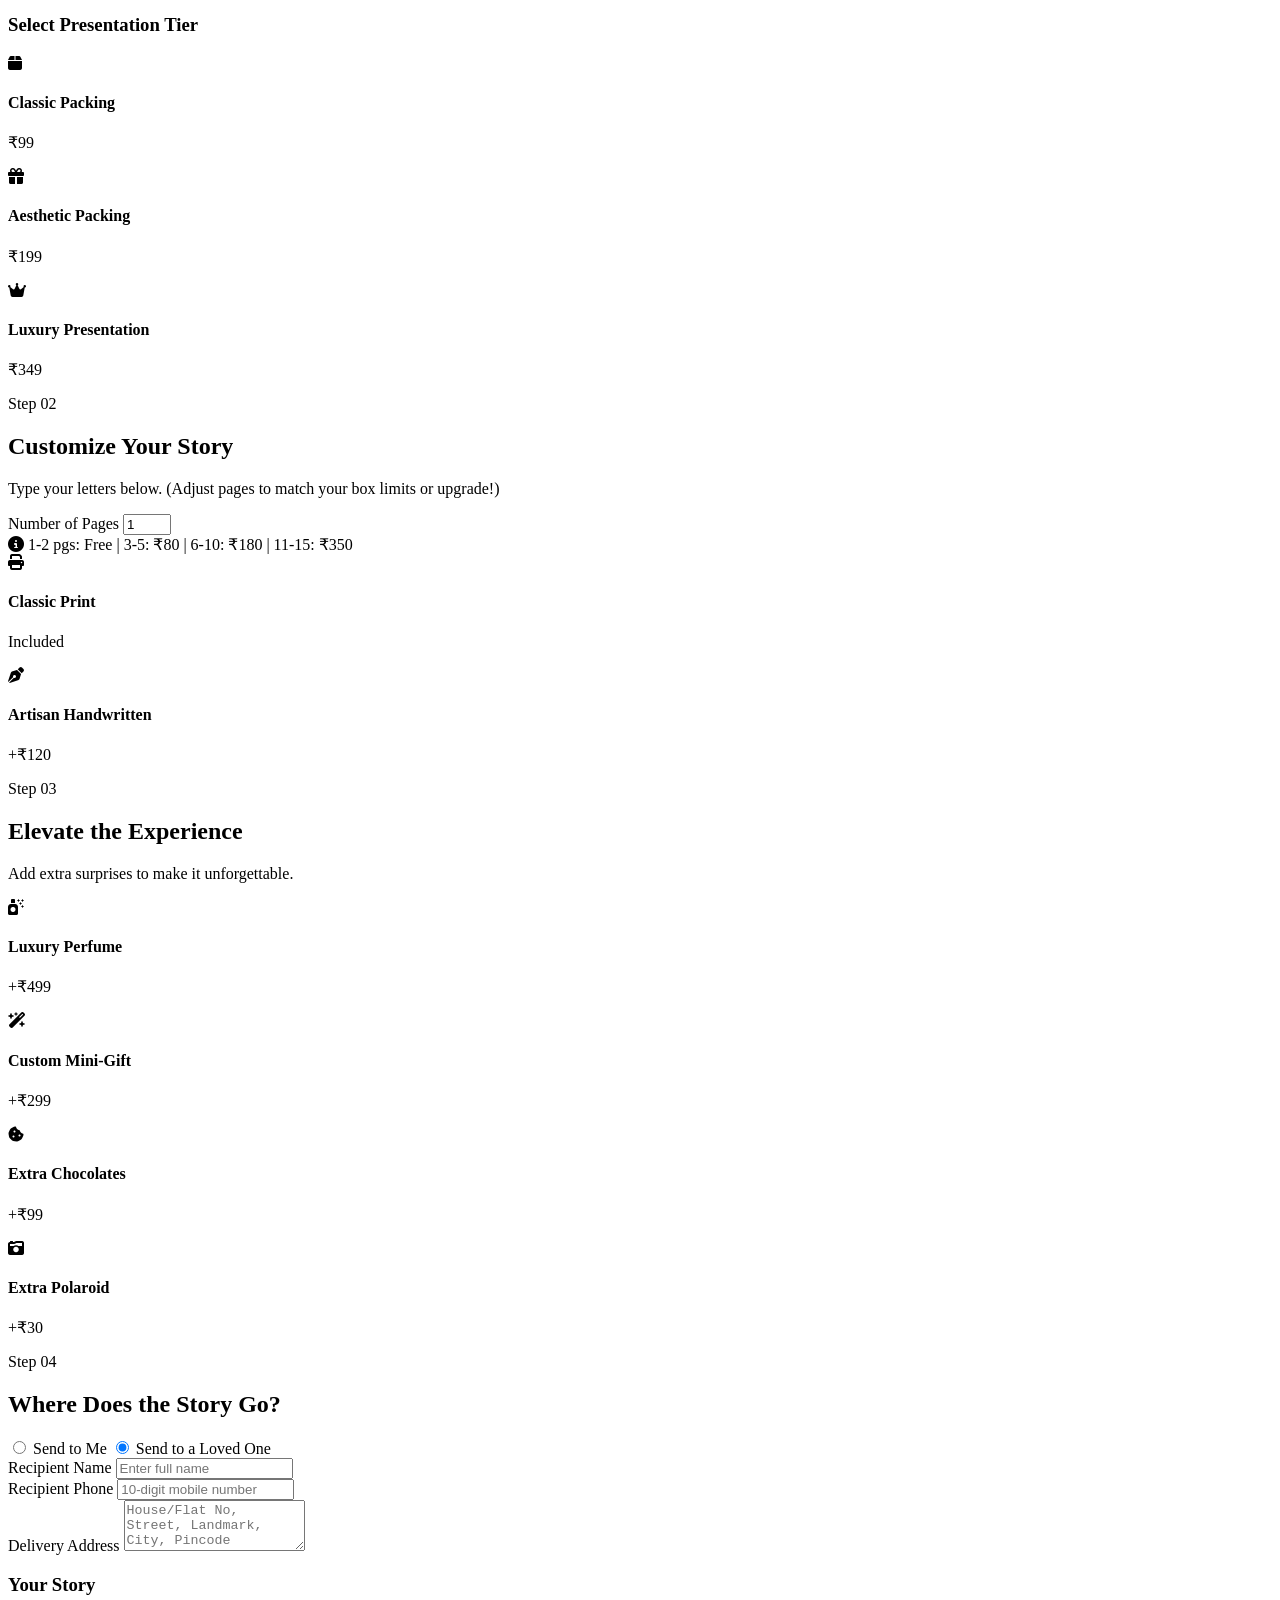
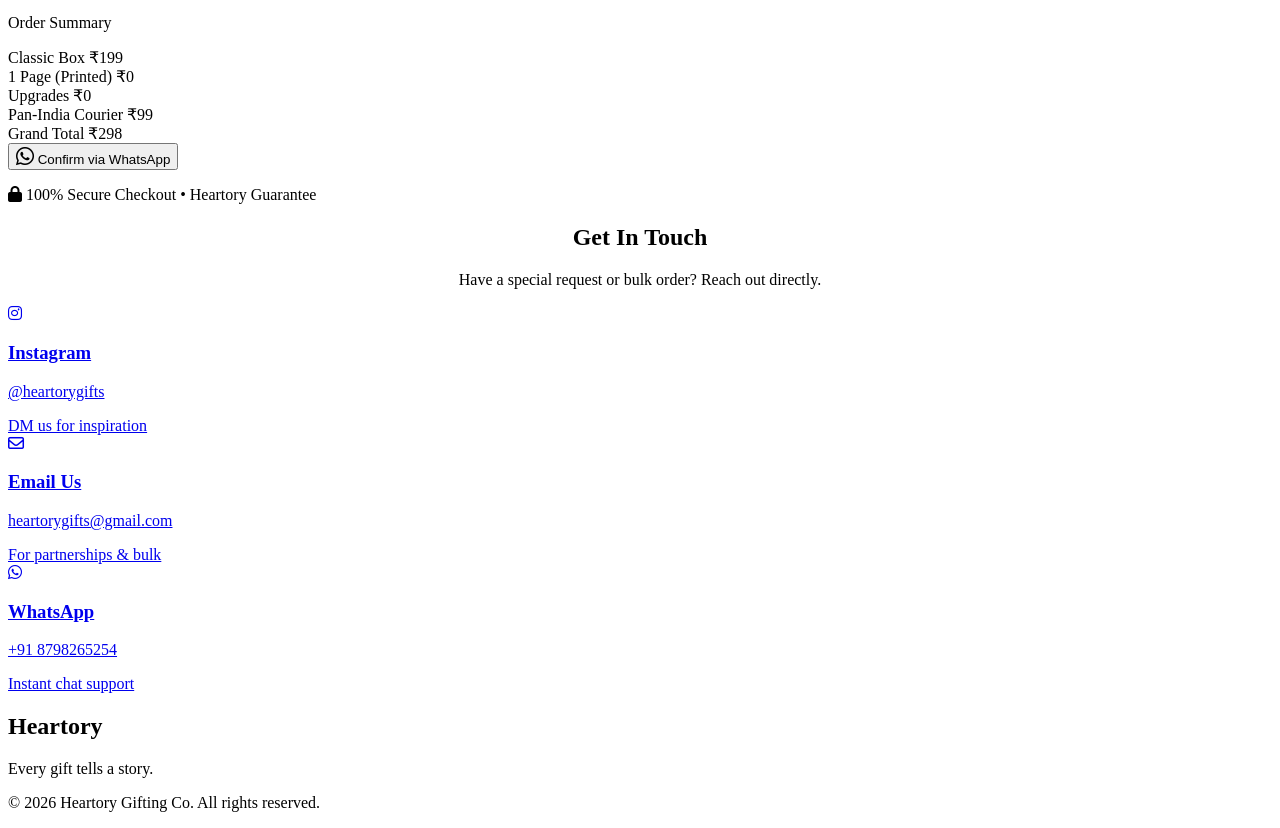
==== commit 4fd4c413: "Update index.html" ====
--- a/index.html
+++ b/index.html
@@ -1,187 +1,361 @@
 <!DOCTYPE html>
 <html lang="en">
 <head>
-<meta charset="UTF-8">
-<meta name="viewport" content="width=device-width, initial-scale=1.0">
-<title>Emon Web Studio | Custom Websites for Local Businesses</title>
-<link href="https://fonts.googleapis.com/css2?family=Poppins:wght@300;400;500;600;700&display=swap" rel="stylesheet">
-<style>
-  :root { 
-    --primary: #2563eb; 
-    --primary-hover: #1d4ed8; 
-    --dark: #0f172a; 
-    --dark-lighter: #1e293b;
-    --light: #f8fafc; 
-    --text: #334155; 
-    --text-light: #64748b; 
-  }
-  
-  * { box-sizing: border-box; margin: 0; padding: 0; }
-  html { scroll-behavior: smooth; }
-  body { font-family: 'Poppins', sans-serif; background-color: var(--light); color: var(--text); line-height: 1.6; overflow-x: hidden; }
-  
-  /* Navigation */
-  nav { position: fixed; top: 0; width: 100%; background: rgba(255, 255, 255, 0.95); backdrop-filter: blur(10px); padding: 20px 40px; display: flex; justify-content: space-between; align-items: center; box-shadow: 0 2px 15px rgba(0,0,0,0.05); z-index: 1000; }
-  .logo { font-size: 1.5rem; font-weight: 700; color: var(--dark); text-decoration: none; }
-  .logo span { color: var(--primary); }
-  .nav-links { display: flex; gap: 30px; }
-  .nav-links a { color: var(--dark); text-decoration: none; font-weight: 500; font-size: 0.95rem; transition: color 0.3s ease; }
-  .nav-links a:hover, .nav-links a.active { color: var(--primary); }
-  
-  /* Buttons */
-  button, .btn { display: inline-block; background: var(--primary); color: white; font-family: 'Poppins', sans-serif; font-weight: 600; text-decoration: none; border: none; padding: 14px 32px; border-radius: 8px; cursor: pointer; font-size: 1rem; transition: all 0.3s ease; box-shadow: 0 4px 6px rgba(37, 99, 235, 0.2); }
-  button:hover, .btn:hover { background: var(--primary-hover); transform: translateY(-2px); box-shadow: 0 6px 12px rgba(37, 99, 235, 0.3); }
-  .btn-outline { background: transparent; color: white; border: 2px solid white; box-shadow: none; }
-  .btn-outline:hover { background: white; color: var(--dark); }
-
-  /* Hero Section */
-  header { margin-top: 70px; background: linear-gradient(135deg, var(--dark) 0%, var(--dark-lighter) 100%); color: white; padding: 160px 20px; text-align: center; display: flex; flex-direction: column; align-items: center; position: relative; overflow: hidden; }
-  header::after { content: ''; position: absolute; width: 600px; height: 600px; background: radial-gradient(circle, rgba(37,99,235,0.15) 0%, rgba(0,0,0,0) 70%); top: -100px; right: -100px; border-radius: 50%; }
-  header h1 { font-size: 3.5rem; font-weight: 700; margin-bottom: 20px; letter-spacing: -1px; max-width: 800px; line-height: 1.2; z-index: 1; }
-  header p { font-size: 1.25rem; color: #cbd5e1; max-width: 600px; margin-bottom: 40px; z-index: 1; }
-  .hero-buttons { display: flex; gap: 15px; z-index: 1; }
-
-  /* Sections */
-  section { padding: 100px 20px; max-width: 1200px; margin: auto; }
-  .bg-white { background-color: white; border-radius: 20px; box-shadow: 0 4px 20px rgba(0,0,0,0.02); margin: 40px auto; padding: 80px 40px; }
-  section h2 { font-size: 2.5rem; color: var(--dark); text-align: center; margin-bottom: 15px; font-weight: 700; }
-  section h2::after { content: ''; display: block; width: 80px; height: 4px; background: var(--primary); margin: 15px auto 50px auto; border-radius: 2px; }
-  .subtitle { text-align: center; color: var(--text-light); font-size: 1.1rem; max-width: 700px; margin: -30px auto 50px auto; }
-
-  /* Grids */
-  .grid-3 { display: grid; grid-template-columns: repeat(auto-fit, minmax(300px, 1fr)); gap: 40px; }
-  
-  /* Cards */
-  .card { background: white; padding: 40px 30px; border-radius: 12px; box-shadow: 0 4px 6px rgba(0,0,0,0.05); border: 1px solid #e2e8f0; transition: transform 0.3s ease, box-shadow 0.3s ease; text-align: center; }
-  .card:hover { transform: translateY(-10px); box-shadow: 0 20px 25px -5px rgba(0,0,0,0.1); }
-  .card-icon { font-size: 2.5rem; margin-bottom: 20px; display: block; }
-  .card h3 { color: var(--dark); font-size: 1.4rem; margin-bottom: 15px; }
-
-  /* Process Steps */
-  .process-step { display: flex; flex-direction: column; align-items: center; text-align: center; padding: 20px; }
-  .step-number { background: var(--primary); color: white; width: 50px; height: 50px; display: flex; align-items: center; justify-content: center; font-size: 1.5rem; font-weight: 700; border-radius: 50%; margin-bottom: 20px; }
-  
-  /* Footer */
-  footer { background: var(--dark); color: #94a3b8; padding: 60px 20px 30px; margin-top: 80px; }
-  .footer-content { max-width: 1200px; margin: auto; display: grid; grid-template-columns: repeat(auto-fit, minmax(250px, 1fr)); gap: 40px; margin-bottom: 40px; }
-  .footer-col h4 { color: white; font-size: 1.2rem; margin-bottom: 20px; }
-  .footer-col p, .footer-col a { color: #94a3b8; text-decoration: none; display: block; margin-bottom: 10px; transition: color 0.3s ease; }
-  .footer-col a:hover { color: white; }
-  .footer-bottom { text-align: center; padding-top: 30px; border-top: 1px solid #334155; font-size: 0.9rem; }
-
-  /* Animations */
-  @keyframes fadeInUp { from { opacity: 0; transform: translateY(20px); } to { opacity: 1; transform: translateY(0); } }
-  .animate { animation: fadeInUp 0.8s ease-out forwards; }
-
-  /* Responsive */
-  @media (max-width: 768px) {
-    header h1 { font-size: 2.5rem; }
-    .hero-buttons { flex-direction: column; }
-    nav { flex-direction: column; gap: 15px; }
-    .nav-links { gap: 15px; }
-  }
-</style>
+    <meta charset="UTF-8">
+    <meta name="viewport" content="width=device-width, initial-scale=1.0">
+    <title>Heartory | Every Gift Tells a Story</title>
+    
+    <link rel="preconnect" href="https://fonts.googleapis.com">
+    <link rel="preconnect" href="https://fonts.gstatic.com" crossorigin>
+    <link href="https://fonts.googleapis.com/css2?family=Cormorant+Garamond:ital,wght@0,400;0,600;0,700;1,400&family=Plus+Jakarta+Sans:wght@300;400;500;600;700&display=swap" rel="stylesheet">
+    
+    <link rel="stylesheet" href="https://cdnjs.cloudflare.com/ajax/libs/font-awesome/6.4.0/css/all.min.css">
+    
+    <link rel="stylesheet" href="styles.css?v=2">
 </head>
 <body>
 
-<nav>
-  <a href="index.html" class="logo">Emon<span>Studio</span></a>
-  <div class="nav-links">
-    <a href="index.html" class="active">Home</a>
-    <a href="services.html">Services</a>
-    <a href="contact.html">Contact</a>
-  </div>
-</nav>
-
-<header class="animate">
-  <h1>Turn Your Local Business Into a Digital Powerhouse</h1>
-  <p>Affordable, high-performing, and stunning websites crafted specifically for Cafes, Bakeries, Salons, and Local Services.</p>
-  <div class="hero-buttons">
-    <a href="contact.html" class="btn">Get a Free Quote</a>
-    <a href="services.html" class="btn btn-outline">View Portfolio</a>
-  </div>
-</header>
-
-<section id="why-us">
-  <h2>Why Choose Me?</h2>
-  <p class="subtitle">I don't just build websites; I build digital storefronts that help you get more customers and save you time.</p>
-  
-  <div class="grid-3">
-    <div class="card">
-      <span class="card-icon">⚡</span>
-      <h3>Lightning Fast</h3>
-      <p>Your customers won't wait. I build highly optimized websites that load instantly on all devices, keeping your visitors engaged.</p>
+    <div id="loader" class="loader-overlay">
+        <div class="loader-content">
+            <h1 class="loader-brand">Heartory</h1>
+            <div class="progress-bar"><div class="progress-fill"></div></div>
+            <p>Crafting your story...</p>
+        </div>
     </div>
-    <div class="card">
-      <span class="card-icon">📱</span>
-      <h3>Mobile First</h3>
-      <p>Over 70% of local searches happen on phones. Your website will look and function perfectly on any screen size.</p>
+
+    <header class="navbar">
+        <div class="nav-container">
+            <div class="logo">
+                <i class="fa-solid fa-heart" style="color: var(--accent-pink); font-size: 1.2rem; margin-right: 8px;"></i>
+                Heartory
+            </div>
+            <nav class="nav-links">
+                <a href="#home">Home</a>
+                <a href="#experience">The Experience</a>
+                <a href="#contact">Contact</a>
+            </nav>
+            <button class="btn-outline mobile-hide">Track Order</button>
+        </div>
+    </header>
+
+    <section class="hero" id="home">
+        <div class="hero-bg-shapes">
+            <div class="shape shape-1"></div>
+            <div class="shape shape-2"></div>
+        </div>
+        <div class="hero-content reveal">
+            <span class="badge">Premium Indian Gifting</span>
+            <h1>Every gift tells a <span class="text-italic">story</span>.</h1>
+            <p>We don’t just send gifts, we deliver emotions. Craft a beautifully personalized experience, or send us your own special item to be packaged with unparalleled luxury.</p>
+        </div>
+    </section>
+
+    <div class="trust-banner reveal">
+        <div class="trust-item"><i class="fa-solid fa-truck-fast"></i> Pan-India Delivery</div>
+        <div class="trust-item"><i class="fa-solid fa-gem"></i> Premium Packaging</div>
+        <div class="trust-item"><i class="fa-solid fa-feather"></i> Handwritten Notes</div>
+        <div class="trust-item"><i class="fa-solid fa-shield-heart"></i> 10,000+ Stories Delivered</div>
     </div>
-    <div class="card">
-      <span class="card-icon">🤝</span>
-      <h3>Zero Headaches</h3>
-      <p>You run your business; I run the tech. From hosting to domain setup and ongoing maintenance, I handle it all for you.</p>
-    </div>
-  </div>
-</section>
-
-<section id="process" class="bg-white">
-  <h2>How It Works</h2>
-  <p class="subtitle">Getting your business online should be simple. Here is my streamlined 3-step process.</p>
-  
-  <div class="grid-3">
-    <div class="process-step">
-      <div class="step-number">1</div>
-      <h3>Discovery Call</h3>
-      <p>We chat about your business goals, your brand vibe, and what you need your website to achieve for your customers.</p>
-    </div>
-    <div class="process-step">
-      <div class="step-number">2</div>
-      <h3>Design & Build</h3>
-      <p>I get to work designing a custom, modern website. I'll share a live demo with you so you can see the magic happen.</p>
-    </div>
-    <div class="process-step">
-      <div class="step-number">3</div>
-      <h3>Launch & Grow</h3>
-      <p>Once you love it, we hit publish! I ensure everything is optimized for Google so local customers can easily find you.</p>
-    </div>
-  </div>
-</section>
-
-<section id="about" style="text-align: center;">
-  <h2>Meet Your Developer</h2>
-  <div style="max-width: 800px; margin: auto;">
-    <h3 style="font-size: 1.8rem; margin-bottom: 15px; color: var(--dark);">Hi, I'm Emon 👋</h3>
-    <p style="font-size: 1.1rem; color: var(--text-light); margin-bottom: 30px;">
-      I specialize in building simple, professional, and fast-loading websites for local businesses. Many small business owners are overwhelmed by the technical side of the web. My goal is to bridge that gap.
-    </p>
-    <a href="contact.html" class="btn">Let's Work Together</a>
-  </div>
-</section>
-
-<footer>
-  <div class="footer-content">
-    <div class="footer-col">
-      <a href="index.html" class="logo" style="color: white;">Emon<span style="color: var(--primary);">Studio</span></a>
-      <p style="margin-top: 15px;">Affordable, high-performing websites for local businesses. Let's grow your digital presence.</p>
-    </div>
-    <div class="footer-col">
-      <h4>Quick Links</h4>
-      <a href="index.html">Home</a>
-      <a href="services.html">Services & Portfolio</a>
-      <a href="contact.html">Contact Me</a>
-    </div>
-    <div class="footer-col">
-      <h4>Contact</h4>
-      <p>Email: emon.studiohq@gmail.com</p>
-      <p>Instagram: @emon.studiohq</p>
-      <p>WhatsApp: Coming Soon</p>
-    </div>
-  </div>
-  <div class="footer-bottom">
-    <p>© 2026 Emon Web Studio. All rights reserved.</p>
-  </div>
-</footer>
-
+
+    <main class="container layout-grid" id="experience">
+        
+        <div class="form-sections">
+            
+            <div class="mode-toggle-wrapper reveal">
+                <button class="mode-toggle active" id="btnMode1" onclick="app.setMode('boxes')">
+                    <i class="fa-solid fa-box-open"></i> Curated Gift Boxes
+                </button>
+                <button class="mode-toggle" id="btnMode2" onclick="app.setMode('personal')">
+                    <i class="fa-solid fa-hand-holding-heart"></i> Send Your Own Gift
+                </button>
+            </div>
+
+            <section class="card-section reveal" id="sectionBoxes">
+                <div class="step-indicator">Step 01</div>
+                <h2 class="section-title">Choose Your Canvas</h2>
+                <p class="section-subtitle">Select the foundation of your story.</p>
+                
+                <div class="options-grid box-grid">
+                    <div class="option-card active" id="box-basic" onclick="app.selectBase('basic')">
+                        <div class="card-header">
+                            <i class="fa-solid fa-box card-icon"></i>
+                            <h4>Basic Box</h4>
+                            <p class="tagline">Budget Gift</p>
+                        </div>
+                        <ul class="box-contents">
+                            <li>💌 1–2 page letter</li>
+                            <li>✉️ Envelope</li>
+                            <li>🍫 1 small chocolate</li>
+                            <li>🎀 Basic wrapping</li>
+                        </ul>
+                        <p class="box-insight">💡 Small but feels special.</p>
+                        <p class="price">₹199</p>
+                    </div>
+
+                    <div class="option-card popular-card" id="box-premium" onclick="app.selectBase('premium')">
+                        <div class="popular-badge">Main Seller</div>
+                        <div class="card-header">
+                            <i class="fa-solid fa-gift card-icon"></i>
+                            <h4>Premium Box</h4>
+                            <p class="tagline">Balanced Gift + Emotion</p>
+                        </div>
+                        <ul class="box-contents">
+                            <li>💌 3–5 pg handwritten letter</li>
+                            <li>✉️ Premium envelope</li>
+                            <li>🍫 2 chocolates</li>
+                            <li>🖼️ 1 photo</li>
+                            <li>🎀 Premium wrapping</li>
+                        </ul>
+                        <p class="box-insight">💡 This is where people feel value.</p>
+                        <p class="price">₹399</p>
+                    </div>
+
+                    <div class="option-card" id="box-luxury" onclick="app.selectBase('luxury')">
+                        <div class="card-header">
+                            <i class="fa-solid fa-crown card-icon"></i>
+                            <h4>Luxury Box</h4>
+                            <p class="tagline">High Impact Experience</p>
+                        </div>
+                        <ul class="box-contents">
+                            <li>💌 6–10 pg handwritten letter</li>
+                            <li>✉️ Luxury envelopes</li>
+                            <li>🍫 3–4 chocolates / small gifts</li>
+                            <li>🖼️ Multiple photos</li>
+                            <li>🕯️ Wax seal</li>
+                            <li>🎁 Premium aesthetic box</li>
+                        </ul>
+                        <p class="box-insight">💡 A real surprise gift.</p>
+                        <p class="price">₹699</p>
+                    </div>
+                </div>
+            </section>
+
+            <section class="card-section hidden" id="sectionPersonal">
+                <div class="step-indicator">Step 01</div>
+                <h2 class="section-title">Your Item, Our Art</h2>
+                <p class="section-subtitle">Courier your personal gift to us. We will professionally package and deliver it.</p>
+                
+                <div class="input-group">
+                    <label for="personalItemDesc">What treasure are you sending us?</label>
+                    <input type="text" id="personalItemDesc" placeholder="e.g., A vintage watch and a bottle of Dior">
+                </div>
+                <div class="input-group">
+                    <label for="personalItemInst">Any specific curating instructions?</label>
+                    <textarea id="personalItemInst" placeholder="e.g., Please place dried lavender next to the watch..."></textarea>
+                </div>
+
+                <h3 class="subsection-title" style="margin-top:2rem;">Select Presentation Tier</h3>
+                <div class="options-grid">
+                    <div class="option-card active" id="pack-basic" onclick="app.selectBase('basic')">
+                        <i class="fa-solid fa-box card-icon"></i>
+                        <h4>Classic Packing</h4>
+                        <p class="price">₹99</p>
+                    </div>
+                    <div class="option-card" id="pack-premium" onclick="app.selectBase('premium')">
+                        <i class="fa-solid fa-gift card-icon"></i>
+                        <h4>Aesthetic Packing</h4>
+                        <p class="price">₹199</p>
+                    </div>
+                    <div class="option-card" id="pack-luxury" onclick="app.selectBase('luxury')">
+                        <i class="fa-solid fa-crown card-icon"></i>
+                        <h4>Luxury Presentation</h4>
+                        <p class="price">₹349</p>
+                    </div>
+                </div>
+            </section>
+
+            <section class="card-section reveal">
+                <div class="step-indicator">Step 02</div>
+                <h2 class="section-title">Customize Your Story</h2>
+                <p class="section-subtitle">Type your letters below. (Adjust pages to match your box limits or upgrade!)</p>
+                
+                <div class="flex-row">
+                    <div class="input-group width-auto">
+                        <label for="pageCount">Number of Pages</label>
+                        <input type="number" id="pageCount" min="1" max="15" value="1" onchange="app.updatePages()">
+                    </div>
+                    <div class="info-text">
+                        <i class="fa-solid fa-circle-info"></i> 1-2 pgs: Free | 3-5: ₹80 | 6-10: ₹180 | 11-15: ₹350
+                    </div>
+                </div>
+
+                <div class="options-grid">
+                    <div class="option-card active" id="letter-printed" onclick="app.selectLetterType('printed')">
+                        <i class="fa-solid fa-print card-icon"></i>
+                        <h4>Classic Print</h4>
+                        <p class="price">Included</p>
+                    </div>
+                    <div class="option-card" id="letter-handwritten" onclick="app.selectLetterType('handwritten')">
+                        <i class="fa-solid fa-pen-nib card-icon"></i>
+                        <h4>Artisan Handwritten</h4>
+                        <p class="price">+₹120</p>
+                    </div>
+                </div>
+
+                <div class="tabs-container">
+                    <div class="tabs-header" id="tabsHeader"></div>
+                    <div class="tabs-body" id="tabsBody"></div>
+                </div>
+            </section>
+
+            <section class="card-section reveal">
+                <div class="step-indicator">Step 03</div>
+                <h2 class="section-title">Elevate the Experience</h2>
+                <p class="section-subtitle">Add extra surprises to make it unforgettable.</p>
+                
+                <div class="options-grid add-ons-grid">
+                    <div class="option-card addon-card" id="addon-perfume" onclick="app.toggleAddon('perfume')">
+                        <i class="fa-solid fa-spray-can-sparkles card-icon"></i>
+                        <h4>Luxury Perfume</h4>
+                        <p class="price">+₹499</p>
+                    </div>
+                    <div class="option-card addon-card" id="addon-customGift" onclick="app.toggleAddon('customGift')">
+                        <i class="fa-solid fa-wand-magic-sparkles card-icon"></i>
+                        <h4>Custom Mini-Gift</h4>
+                        <p class="price">+₹299</p>
+                    </div>
+                    <div class="option-card addon-card" id="addon-extraChoco" onclick="app.toggleAddon('extraChoco')">
+                        <i class="fa-solid fa-cookie-bite card-icon"></i>
+                        <h4>Extra Chocolates</h4>
+                        <p class="price">+₹99</p>
+                    </div>
+                    <div class="option-card addon-card" id="addon-photo" onclick="app.toggleAddon('photo')">
+                        <i class="fa-solid fa-camera-retro card-icon"></i>
+                        <h4>Extra Polaroid</h4>
+                        <p class="price">+₹30</p>
+                    </div>
+                </div>
+            </section>
+
+            <section class="card-section reveal" style="margin-bottom: 0;">
+                <div class="step-indicator">Step 04</div>
+                <h2 class="section-title">Where Does the Story Go?</h2>
+                
+                <div class="delivery-toggles">
+                    <label class="custom-radio">
+                        <input type="radio" name="deliveryMode" value="self" onchange="app.setDeliveryMode('self')"> 
+                        <span class="radio-btn"></span>
+                        Send to Me
+                    </label>
+                    <label class="custom-radio">
+                        <input type="radio" name="deliveryMode" value="someone" checked onchange="app.setDeliveryMode('someone')"> 
+                        <span class="radio-btn"></span>
+                        Send to a Loved One
+                    </label>
+                </div>
+
+                <div class="input-group">
+                    <label for="recName" id="lblRecName">Recipient Name</label>
+                    <input type="text" id="recName" placeholder="Enter full name">
+                </div>
+                <div class="input-group">
+                    <label for="recPhone" id="lblRecPhone">Recipient Phone</label>
+                    <input type="tel" id="recPhone" placeholder="10-digit mobile number">
+                </div>
+                <div class="input-group">
+                    <label for="recAddress" id="lblRecAddress">Delivery Address</label>
+                    <textarea id="recAddress" placeholder="House/Flat No, Street, Landmark, City, Pincode" rows="3"></textarea>
+                </div>
+            </section>
+
+        </div>
+
+        <aside class="summary-wrapper">
+            <div class="summary-card receipt-style">
+                <div class="receipt-header">
+                    <h3>Your Story</h3>
+                    <p>Order Summary</p>
+                </div>
+                
+                <div class="receipt-body">
+                    <div class="summary-row">
+                        <span id="sumBaseLabel" class="item-name">Classic Box</span>
+                        <span id="sumBasePrice" class="item-price">₹199</span>
+                    </div>
+                    
+                    <div class="summary-row">
+                        <span id="sumPagesLabel" class="item-name">1 Page (Printed)</span>
+                        <span id="sumPagesPrice" class="item-price">₹0</span>
+                    </div>
+
+                    <div class="summary-row" id="sumAddonRow">
+                        <span class="item-name">Upgrades</span>
+                        <span id="sumAddonPrice" class="item-price">₹0</span>
+                    </div>
+
+                    <div class="summary-row">
+                        <span class="item-name">Pan-India Courier</span>
+                        <span class="item-price">₹99</span>
+                    </div>
+                </div>
+
+                <div class="receipt-footer">
+                    <div class="summary-row total-row">
+                        <span>Grand Total</span>
+                        <span id="sumTotal">₹298</span>
+                    </div>
+                </div>
+
+                <button class="btn-primary" onclick="app.checkoutWhatsApp()">
+                    <i class="fa-brands fa-whatsapp" style="font-size: 1.3rem;"></i> Confirm via WhatsApp
+                </button>
+                
+                <p class="secure-text"><i class="fa-solid fa-lock"></i> 100% Secure Checkout • Heartory Guarantee</p>
+            </div>
+        </aside>
+
+    </main>
+
+    <section class="contact-section reveal" id="contact">
+        <div class="container">
+            <h2 class="section-title" style="text-align: center;">Get In Touch</h2>
+            <p class="section-subtitle" style="text-align: center;">Have a special request or bulk order? Reach out directly.</p>
+            
+            <div class="contact-grid">
+                <a href="https://instagram.com/heartorygifts" target="_blank" class="contact-card insta">
+                    <div class="contact-icon"><i class="fa-brands fa-instagram"></i></div>
+                    <h3>Instagram</h3>
+                    <p>@heartorygifts</p>
+                    <span>DM us for inspiration</span>
+                </a>
+                
+                <a href="mailto:heartorygifts@gmail.com" class="contact-card email">
+                    <div class="contact-icon"><i class="fa-regular fa-envelope"></i></div>
+                    <h3>Email Us</h3>
+                    <p>heartorygifts@gmail.com</p>
+                    <span>For partnerships & bulk</span>
+                </a>
+                
+                <a href="https://wa.me/918798265254" target="_blank" class="contact-card whatsapp">
+                    <div class="contact-icon"><i class="fa-brands fa-whatsapp"></i></div>
+                    <h3>WhatsApp</h3>
+                    <p>+91 8798265254</p>
+                    <span>Instant chat support</span>
+                </a>
+            </div>
+        </div>
+    </section>
+
+    <footer class="footer">
+        <div class="footer-content">
+            <h2 class="footer-logo">Heartory</h2>
+            <p>Every gift tells a story.</p>
+            <p class="copyright">© 2026 Heartory Gifting Co. All rights reserved.</p>
+        </div>
+    </footer>
+
+    <script src="script.js?v=2"></script>
+
+    <script>
+        window.addEventListener('load', function() {
+            setTimeout(function() {
+                var loader = document.getElementById('loader');
+                if (loader) {
+                    loader.style.opacity = '0';
+                    setTimeout(function() { loader.style.display = 'none'; }, 500);
+                }
+            }, 1500); // Kills the loader after 1.5 seconds no matter what
+        });
+    </script>
 </body>
 </html>
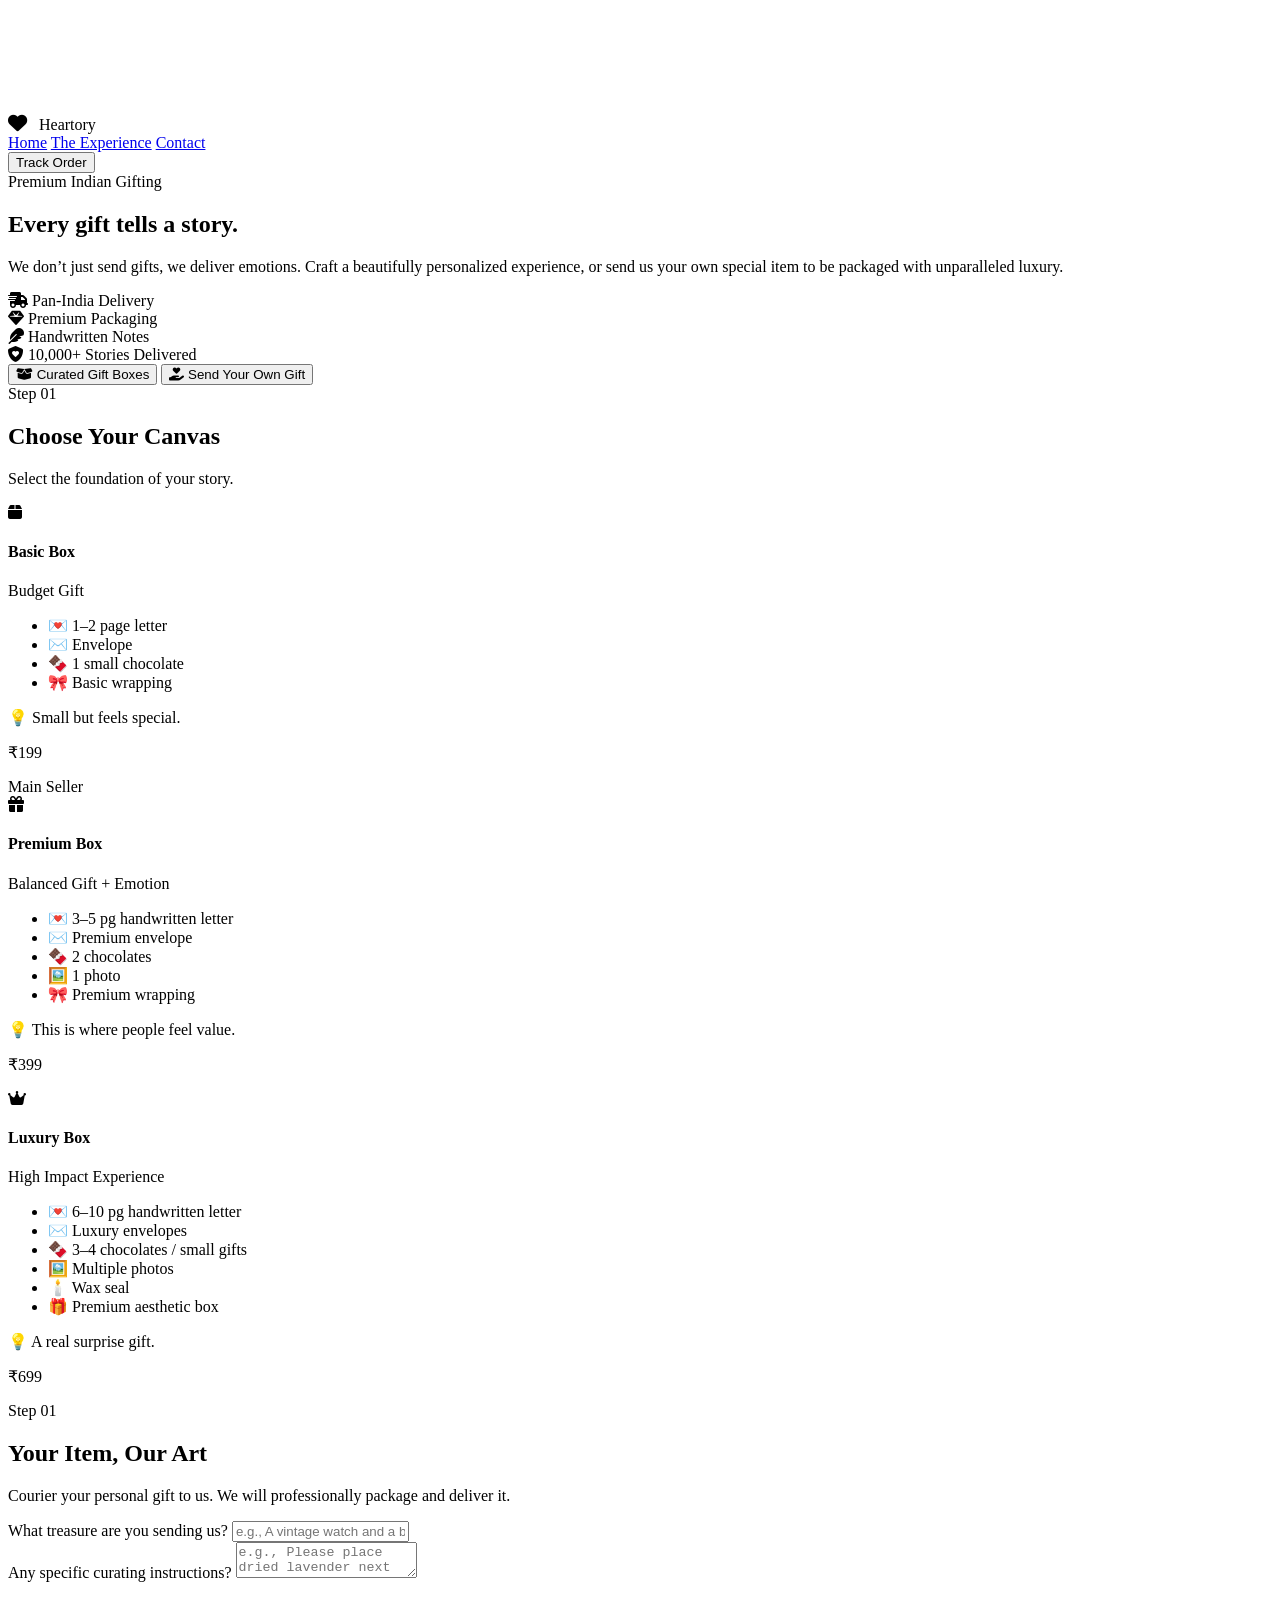
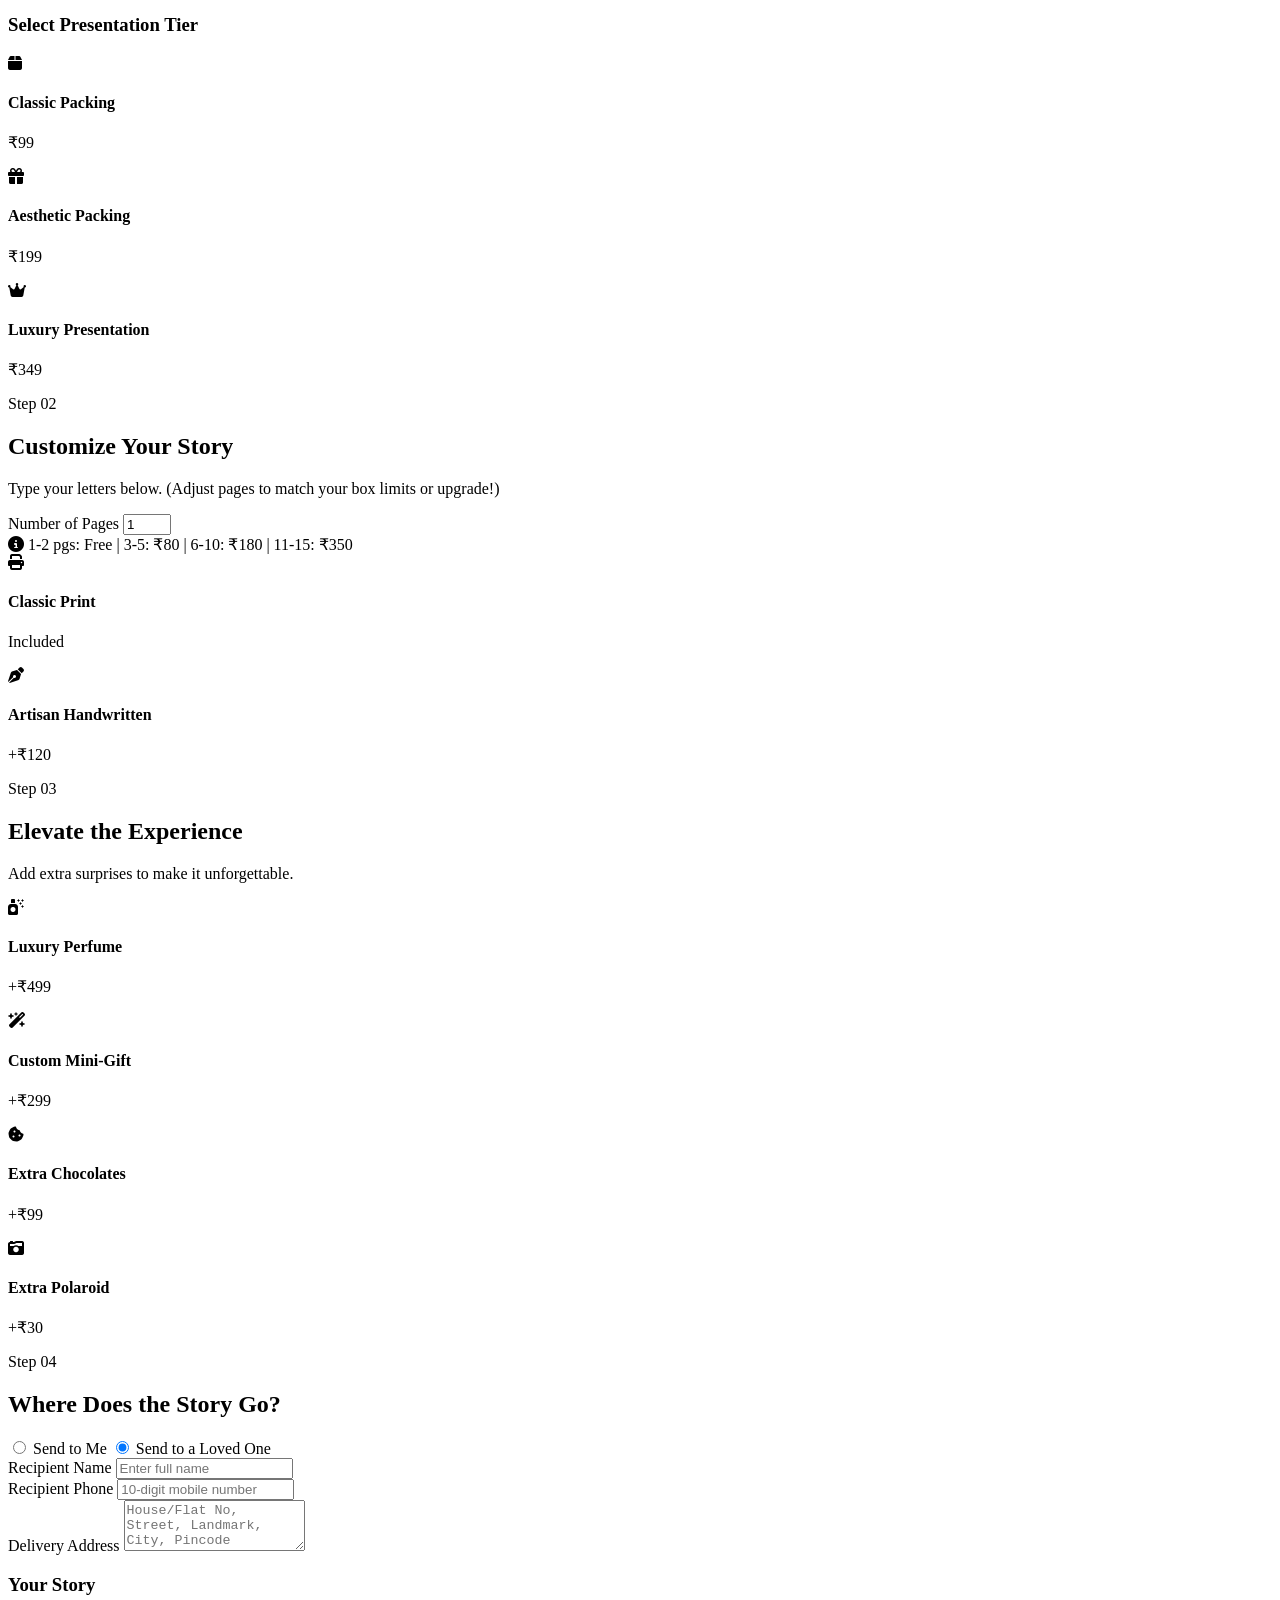
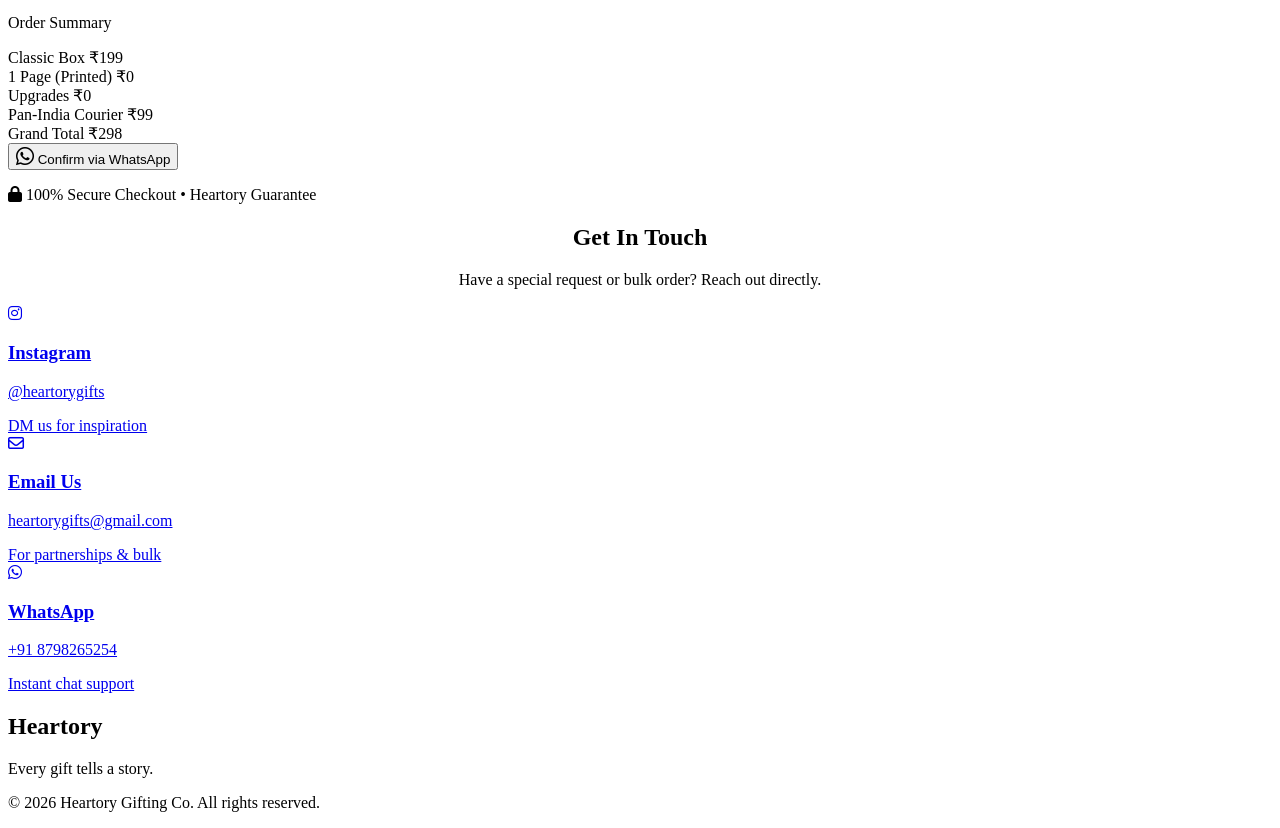
==== commit 20822e60: "Update index.html" ====
--- a/index.html
+++ b/index.html
@@ -11,7 +11,7 @@
     
     <link rel="stylesheet" href="https://cdnjs.cloudflare.com/ajax/libs/font-awesome/6.4.0/css/all.min.css">
     
-    <link rel="stylesheet" href="styles.css?v=2">
+    <link rel="stylesheet" href="styles.css?v=4">
 </head>
 <body>
 
@@ -344,7 +344,7 @@
         </div>
     </footer>
 
-    <script src="script.js?v=2"></script>
+    <script src="script.js?v=4"></script>
 
     <script>
         window.addEventListener('load', function() {
@@ -354,7 +354,7 @@
                     loader.style.opacity = '0';
                     setTimeout(function() { loader.style.display = 'none'; }, 500);
                 }
-            }, 1500); // Kills the loader after 1.5 seconds no matter what
+            }, 1500);
         });
     </script>
 </body>
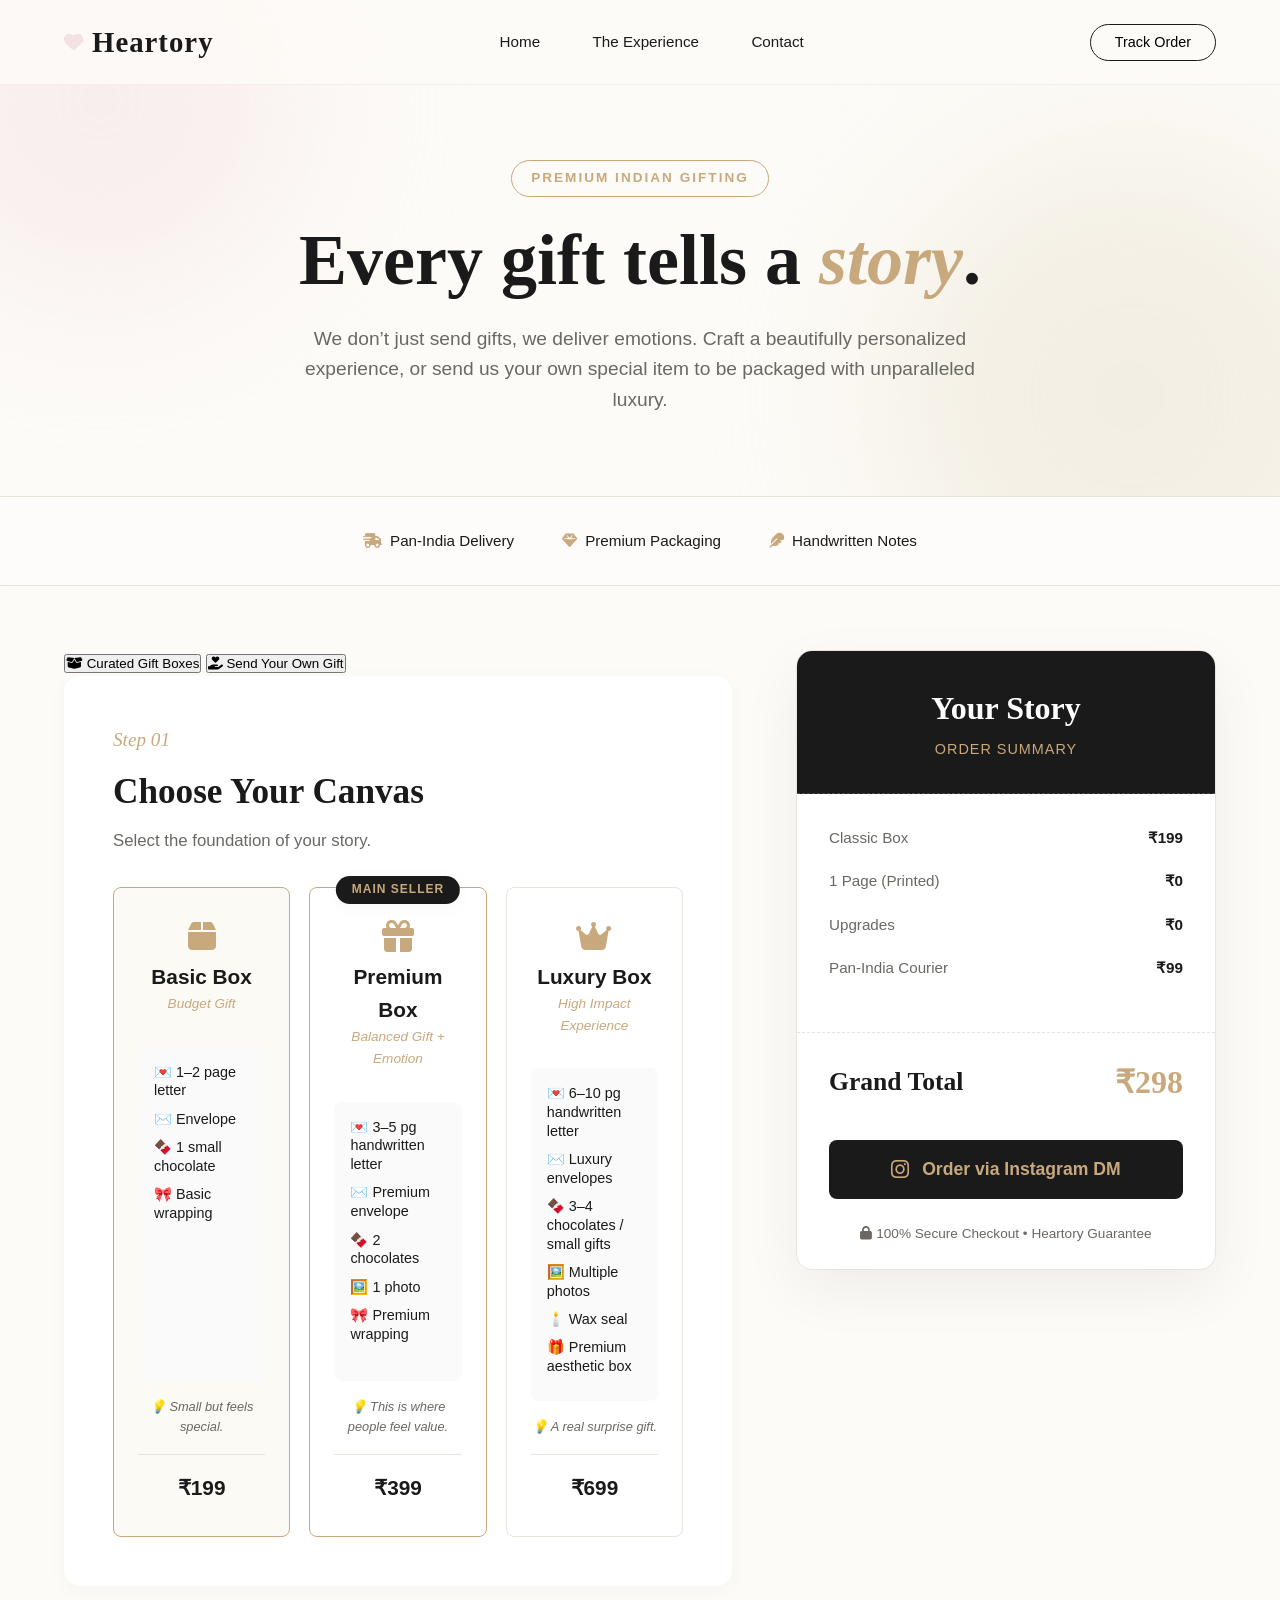
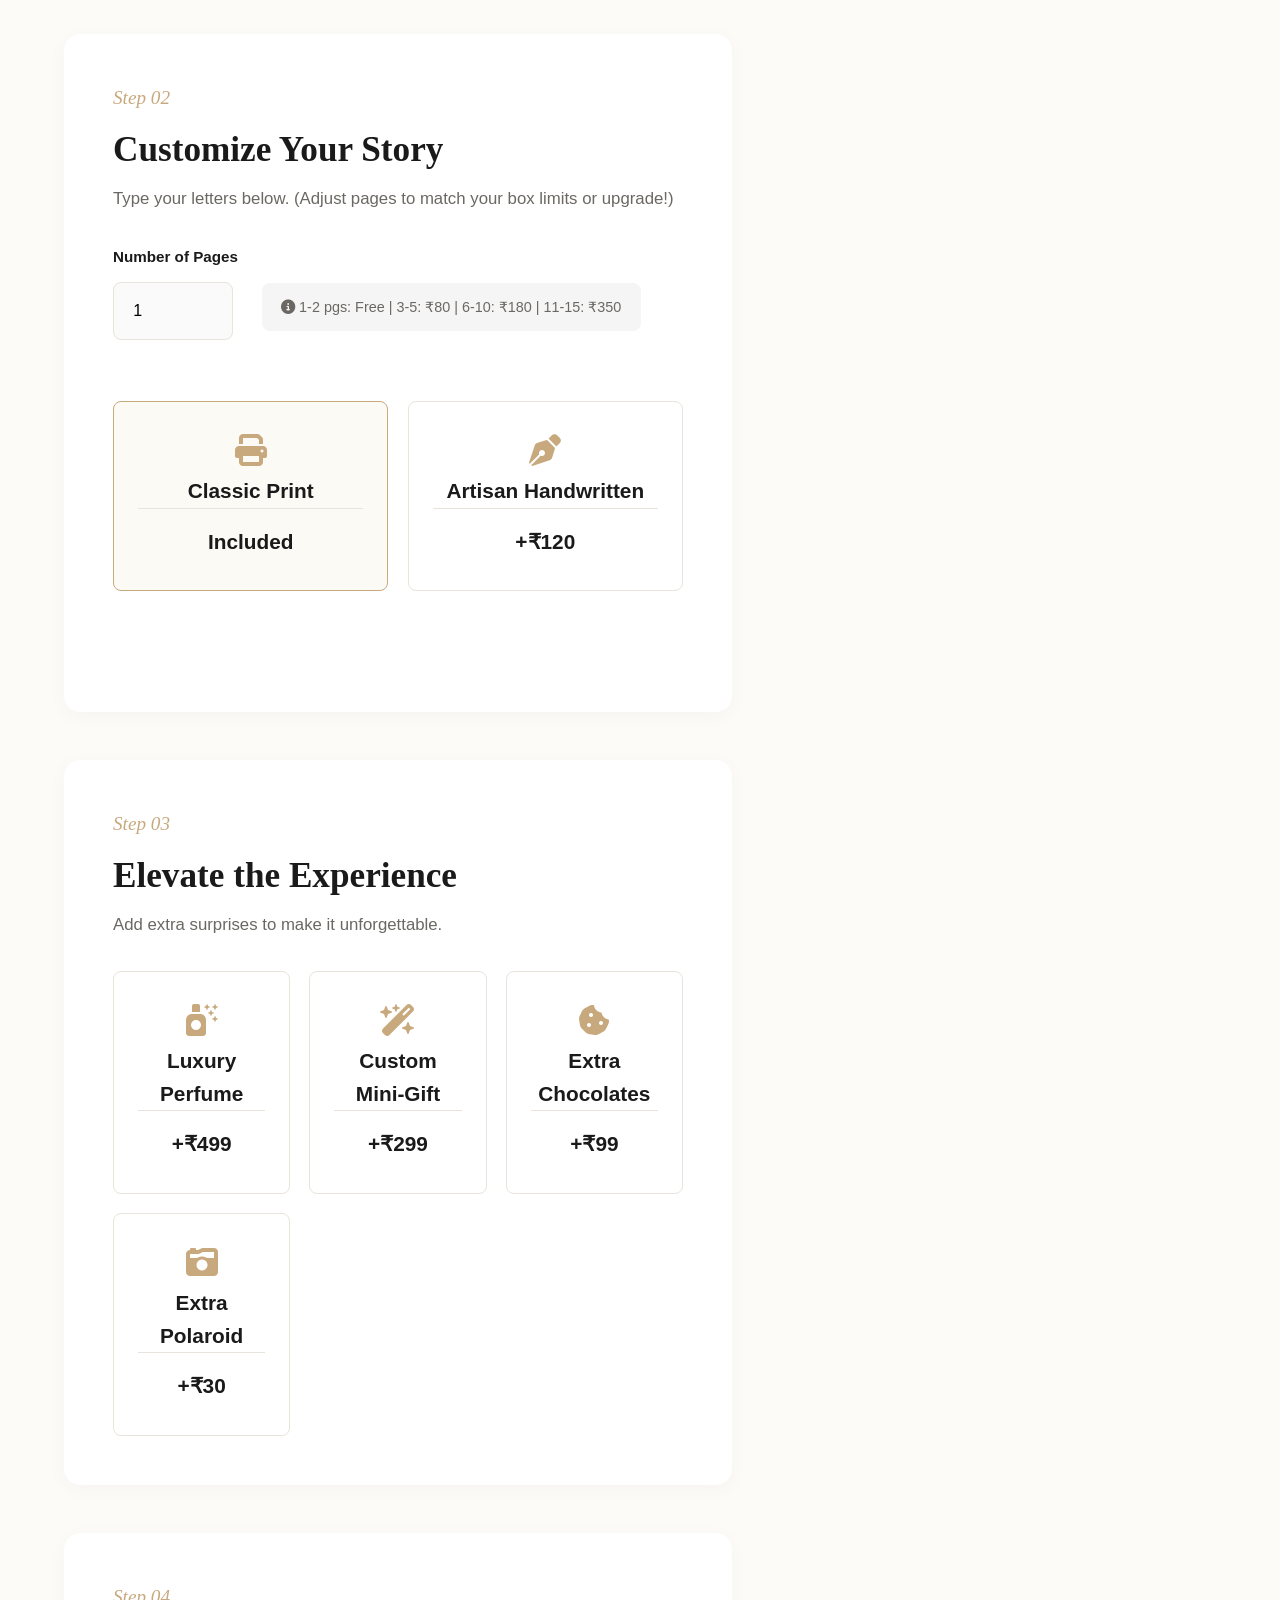
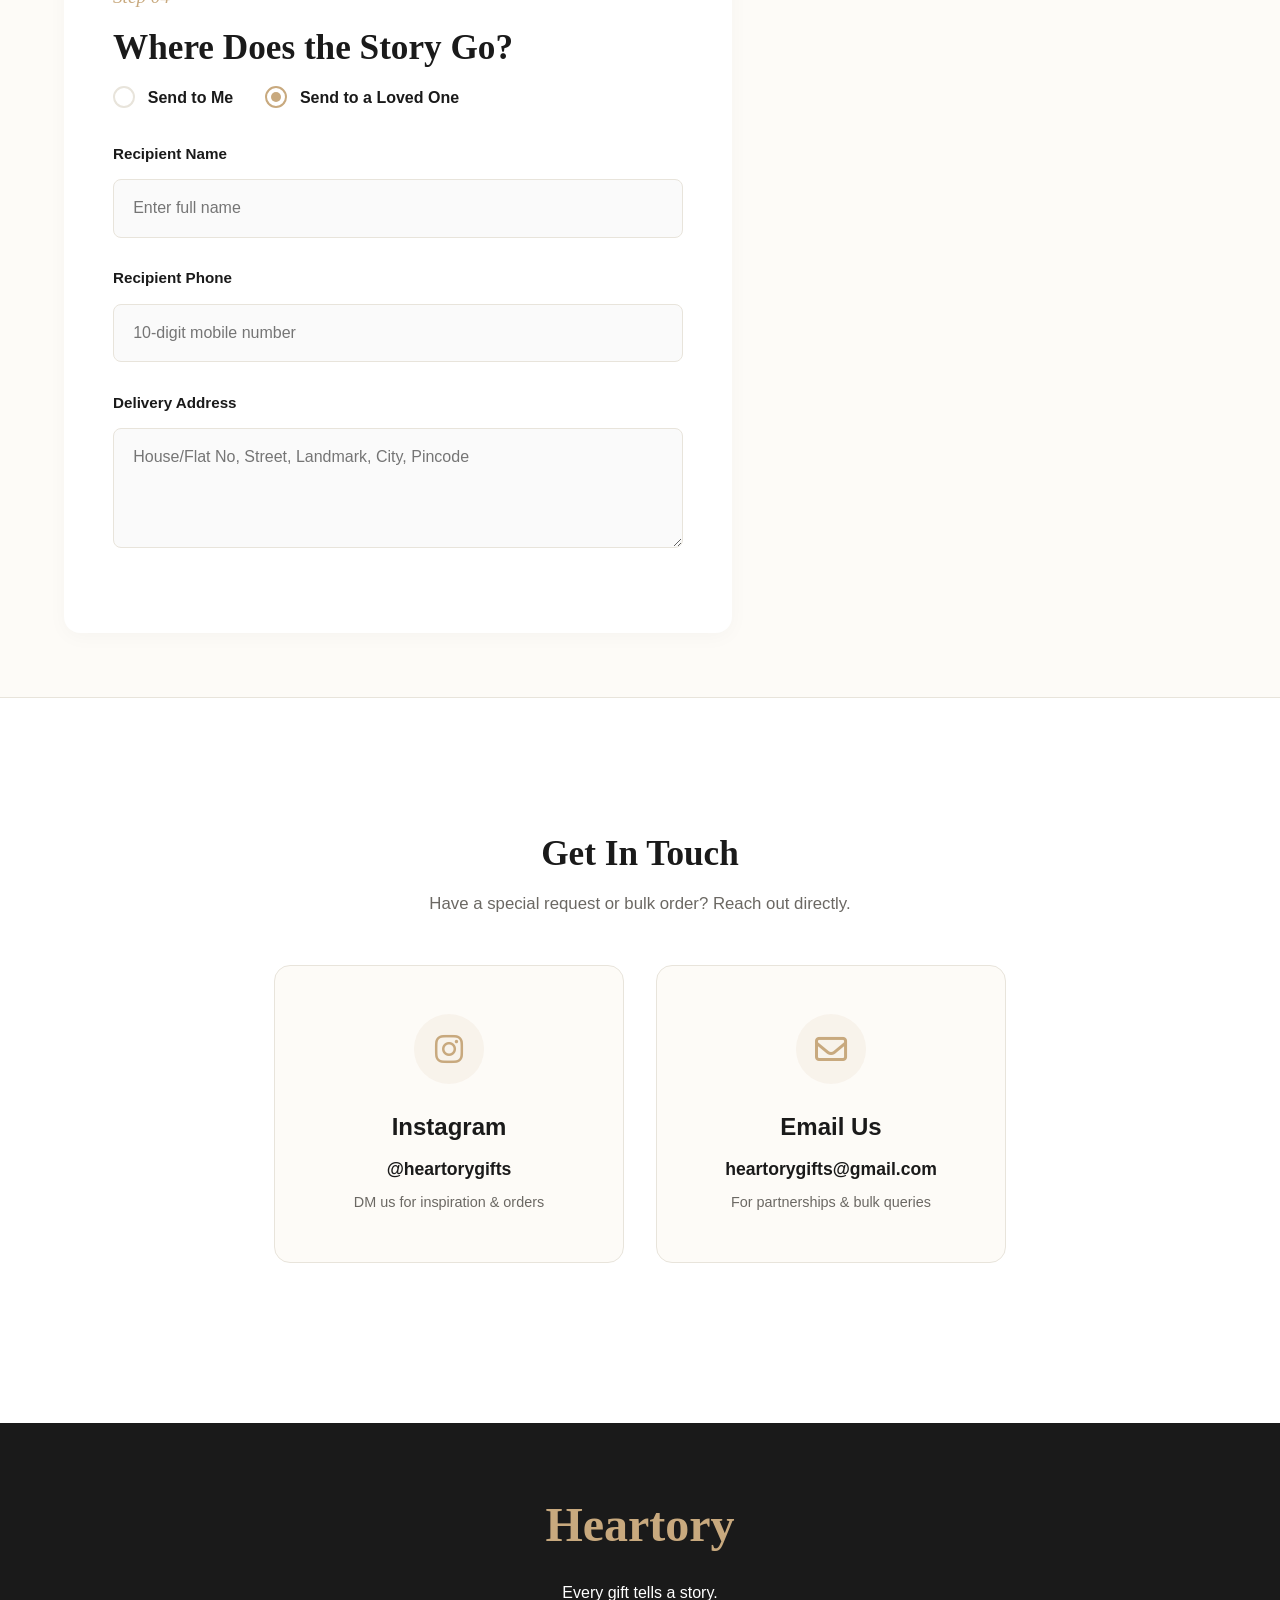
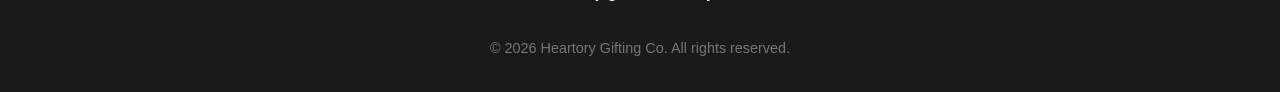
==== commit 9bdaa3a1: "Update index.html" ====
--- a/index.html
+++ b/index.html
@@ -11,7 +11,7 @@
     
     <link rel="stylesheet" href="https://cdnjs.cloudflare.com/ajax/libs/font-awesome/6.4.0/css/all.min.css">
     
-    <link rel="stylesheet" href="styles.css?v=4">
+    <link rel="stylesheet" href="styles.css?v=7">
 </head>
 <body>
 
@@ -54,7 +54,6 @@
         <div class="trust-item"><i class="fa-solid fa-truck-fast"></i> Pan-India Delivery</div>
         <div class="trust-item"><i class="fa-solid fa-gem"></i> Premium Packaging</div>
         <div class="trust-item"><i class="fa-solid fa-feather"></i> Handwritten Notes</div>
-        <div class="trust-item"><i class="fa-solid fa-shield-heart"></i> 10,000+ Stories Delivered</div>
     </div>
 
     <main class="container layout-grid" id="experience">
@@ -296,8 +295,8 @@
                     </div>
                 </div>
 
-                <button class="btn-primary" onclick="app.checkoutWhatsApp()">
-                    <i class="fa-brands fa-whatsapp" style="font-size: 1.3rem;"></i> Confirm via WhatsApp
+                <button id="orderBtn" type="button" class="btn-primary insta-btn" onclick="app.checkoutInstagram()">
+                    <i class="fa-brands fa-instagram" style="font-size: 1.3rem;"></i> Order via Instagram DM
                 </button>
                 
                 <p class="secure-text"><i class="fa-solid fa-lock"></i> 100% Secure Checkout • Heartory Guarantee</p>
@@ -311,26 +310,19 @@
             <h2 class="section-title" style="text-align: center;">Get In Touch</h2>
             <p class="section-subtitle" style="text-align: center;">Have a special request or bulk order? Reach out directly.</p>
             
-            <div class="contact-grid">
-                <a href="https://instagram.com/heartorygifts" target="_blank" class="contact-card insta">
+            <div class="contact-grid" style="display: flex; justify-content: center; gap: 2rem; flex-wrap: wrap;">
+                <a href="https://instagram.com/heartorygifts" target="_blank" class="contact-card insta" style="flex: 1; max-width: 350px;">
                     <div class="contact-icon"><i class="fa-brands fa-instagram"></i></div>
                     <h3>Instagram</h3>
                     <p>@heartorygifts</p>
-                    <span>DM us for inspiration</span>
+                    <span>DM us for inspiration & orders</span>
                 </a>
                 
-                <a href="mailto:heartorygifts@gmail.com" class="contact-card email">
+                <a href="mailto:heartorygifts@gmail.com" class="contact-card email" style="flex: 1; max-width: 350px;">
                     <div class="contact-icon"><i class="fa-regular fa-envelope"></i></div>
                     <h3>Email Us</h3>
                     <p>heartorygifts@gmail.com</p>
-                    <span>For partnerships & bulk</span>
-                </a>
-                
-                <a href="https://wa.me/918798265254" target="_blank" class="contact-card whatsapp">
-                    <div class="contact-icon"><i class="fa-brands fa-whatsapp"></i></div>
-                    <h3>WhatsApp</h3>
-                    <p>+91 8798265254</p>
-                    <span>Instant chat support</span>
+                    <span>For partnerships & bulk queries</span>
                 </a>
             </div>
         </div>
@@ -344,7 +336,7 @@
         </div>
     </footer>
 
-    <script src="script.js?v=4"></script>
+    <script src="script.js?v=7"></script>
 
     <script>
         window.addEventListener('load', function() {
--- a/styles.css
+++ b/styles.css
@@ -0,0 +1,301 @@
+/* ==========================================================================
+   CSS VARIABLES & THEME
+   ========================================================================== */
+:root {
+    --bg-main: #FDFBF7; 
+    --card-bg: #FFFFFF;
+    --text-dark: #1A1A1A;
+    --text-muted: #6B6863;
+    --accent-gold: #C8A97E;
+    --accent-pink: #F3E1E4;
+    --border-color: #E8E4DB;
+    --wa-green: #1EBE55;
+    
+    --font-heading: 'Cormorant Garamond', serif;
+    --font-body: 'Plus Jakarta Sans', sans-serif;
+    
+    --shadow-sm: 0 4px 20px rgba(0, 0, 0, 0.03);
+    --shadow-md: 0 10px 40px rgba(200, 169, 126, 0.08);
+    --shadow-lg: 0 20px 60px rgba(0, 0, 0, 0.06);
+    
+    --radius-sm: 8px;
+    --radius-md: 16px;
+    
+    --transition: all 0.4s cubic-bezier(0.16, 1, 0.3, 1);
+}
+
+/* ==========================================================================
+   RESET & TYPOGRAPHY
+   ========================================================================== */
+* { margin: 0; padding: 0; box-sizing: border-box; }
+html { scroll-behavior: smooth; }
+body {
+    font-family: var(--font-body); background-color: var(--bg-main);
+    color: var(--text-dark); line-height: 1.6; -webkit-font-smoothing: antialiased;
+    overflow-x: hidden;
+}
+h1, h2, h3, h4, .logo, .step-indicator, .footer-logo { font-family: var(--font-heading); }
+.text-italic { font-style: italic; color: var(--accent-gold); }
+
+/* ==========================================================================
+   PREMIUM LOADER & HEADER
+   ========================================================================== */
+.loader-overlay {
+    position: fixed; top: 0; left: 0; width: 100%; height: 100%;
+    background: var(--bg-main); z-index: 9999;
+    display: flex; justify-content: center; align-items: center;
+    transition: opacity 0.8s ease, visibility 0.8s;
+}
+.loader-overlay.hidden { opacity: 0; visibility: hidden; }
+.loader-content { text-align: center; }
+.loader-brand { font-size: 3rem; margin-bottom: 1rem; color: var(--text-dark); letter-spacing: 2px;}
+.progress-bar { width: 200px; height: 2px; background: var(--border-color); margin: 0 auto 1rem; position: relative; overflow: hidden; }
+.progress-fill { position: absolute; top: 0; left: 0; height: 100%; width: 0; background: var(--accent-gold); animation: loadBar 1.5s ease-in-out forwards; }
+@keyframes loadBar { 0% { width: 0; } 100% { width: 100%; } }
+
+.navbar {
+    position: fixed; top: 0; width: 100%; z-index: 1000;
+    background: rgba(253, 251, 247, 0.85); backdrop-filter: blur(12px);
+    border-bottom: 1px solid rgba(232, 228, 219, 0.5);
+}
+.nav-container {
+    max-width: 1300px; margin: 0 auto; padding: 1.2rem 5%;
+    display: flex; justify-content: space-between; align-items: center;
+}
+.logo { font-size: 1.8rem; font-weight: 600; letter-spacing: 1px; display: flex; align-items: center;}
+.nav-links a {
+    text-decoration: none; color: var(--text-dark); margin: 0 1.5rem;
+    font-size: 0.95rem; font-weight: 500; position: relative;
+}
+.nav-links a::after {
+    content: ''; position: absolute; width: 0; height: 1px;
+    bottom: -4px; left: 0; background-color: var(--accent-gold); transition: var(--transition);
+}
+.nav-links a:hover::after { width: 100%; }
+
+.btn-outline {
+    background: transparent; border: 1px solid var(--text-dark); padding: 0.6rem 1.5rem;
+    border-radius: 30px; font-family: var(--font-body); font-size: 0.9rem; cursor: pointer;
+    transition: var(--transition);
+}
+.btn-outline:hover { background: var(--text-dark); color: #FFF; }
+
+/* ==========================================================================
+   HERO SECTION
+   ========================================================================== */
+.hero { padding: 10rem 5% 5rem; text-align: center; position: relative; overflow: hidden; }
+.hero-bg-shapes { position: absolute; top: 0; left: 0; width: 100%; height: 100%; z-index: -1; }
+.shape { position: absolute; border-radius: 50%; filter: blur(80px); opacity: 0.5; }
+.shape-1 { width: 400px; height: 400px; background: var(--accent-pink); top: -100px; left: -100px; }
+.shape-2 { width: 500px; height: 500px; background: #EAE3D2; bottom: -150px; right: -100px; }
+
+.badge {
+    display: inline-block; padding: 0.4rem 1.2rem; background: transparent;
+    border: 1px solid var(--accent-gold); color: var(--accent-gold);
+    border-radius: 30px; font-size: 0.85rem; font-weight: 600; letter-spacing: 2px;
+    text-transform: uppercase; margin-bottom: 1.5rem;
+}
+.hero h1 { font-size: 4.5rem; line-height: 1.1; margin-bottom: 1.5rem; color: var(--text-dark); }
+.hero p { font-size: 1.2rem; color: var(--text-muted); max-width: 700px; margin: 0 auto; }
+
+.trust-banner {
+    display: flex; justify-content: center; gap: 3rem; flex-wrap: wrap;
+    padding: 2rem 5%; border-top: 1px solid var(--border-color); border-bottom: 1px solid var(--border-color);
+    background: rgba(255,255,255,0.4); backdrop-filter: blur(5px);
+}
+.trust-item { font-size: 0.95rem; font-weight: 500; color: var(--text-dark); display: flex; align-items: center; gap: 0.5rem;}
+.trust-item i { color: var(--accent-gold); }
+
+/* ==========================================================================
+   LAYOUT, CARDS & BOX CONTENTS
+   ========================================================================== */
+.container { max-width: 1300px; margin: 0 auto; padding: 4rem 5%; }
+.layout-grid { display: grid; grid-template-columns: 1fr 420px; gap: 4rem; align-items: start; }
+
+.card-section {
+    background: var(--card-bg); padding: 3rem; border-radius: var(--radius-md);
+    box-shadow: var(--shadow-sm); margin-bottom: 3rem; border: 1px solid rgba(255,255,255,0.8);
+}
+.card-section.hidden { display: none; }
+.step-indicator { color: var(--accent-gold); font-size: 1.2rem; font-style: italic; margin-bottom: 0.5rem; }
+.section-title { font-size: 2.2rem; margin-bottom: 0.5rem; }
+.section-subtitle { color: var(--text-muted); margin-bottom: 2rem; font-size: 1.05rem; }
+
+.box-grid { grid-template-columns: repeat(auto-fit, minmax(220px, 1fr)); align-items: stretch; }
+.options-grid { display: grid; grid-template-columns: repeat(auto-fit, minmax(160px, 1fr)); gap: 1.2rem; }
+.option-card {
+    border: 1px solid var(--border-color); border-radius: var(--radius-sm);
+    padding: 2rem 1.5rem; text-align: center; cursor: pointer;
+    transition: var(--transition); background: var(--card-bg); position: relative;
+    display: flex; flex-direction: column;
+}
+.option-card:hover { transform: translateY(-5px); box-shadow: var(--shadow-md); border-color: var(--accent-gold); }
+.option-card.active { border-color: var(--accent-gold); background: #FCFAF5; }
+
+.popular-card { border-color: var(--accent-gold); }
+.popular-badge {
+    position: absolute; top: -12px; left: 50%; transform: translateX(-50%);
+    background: var(--text-dark); color: var(--accent-gold); font-size: 0.75rem;
+    font-weight: 700; padding: 0.3rem 1rem; border-radius: 20px; text-transform: uppercase;
+    letter-spacing: 1px; white-space: nowrap; box-shadow: var(--shadow-sm);
+}
+
+.card-icon { font-size: 2rem; color: var(--accent-gold); margin-bottom: 0.5rem; }
+.option-card h4 { font-size: 1.3rem; font-family: var(--font-body); font-weight: 700; }
+.tagline { font-size: 0.85rem; color: var(--accent-gold); margin-bottom: 1rem; font-style: italic;}
+
+.box-contents {
+    text-align: left; margin: 1rem 0; font-size: 0.9rem; color: var(--text-dark);
+    list-style: none; flex-grow: 1; padding: 1rem; background: #FAFAFA; border-radius: 8px;
+}
+.box-contents li { margin-bottom: 0.6rem; display: flex; align-items: flex-start; line-height: 1.3;}
+.box-insight { font-size: 0.8rem; color: var(--text-muted); font-style: italic; margin-bottom: 1rem; }
+.option-card .price { font-weight: 700; font-size: 1.3rem; color: var(--text-dark); border-top: 1px solid var(--border-color); padding-top: 1rem; margin-top: auto;}
+
+/* Inputs & Customizer */
+.input-group { margin-bottom: 1.8rem; }
+.input-group label { display: block; margin-bottom: 0.8rem; font-weight: 600; font-size: 0.95rem; }
+.input-group input, .input-group textarea {
+    width: 100%; padding: 1.2rem; border: 1px solid var(--border-color);
+    border-radius: var(--radius-sm); font-family: var(--font-body); font-size: 1rem;
+    background: #FAFAFA; transition: var(--transition);
+}
+.input-group input:focus, .input-group textarea:focus {
+    outline: none; border-color: var(--accent-gold); background: #FFF; box-shadow: 0 0 0 4px rgba(200, 169, 126, 0.1);
+}
+.input-group textarea { resize: vertical; min-height: 120px; }
+.flex-row { display: flex; align-items: center; gap: 1.5rem; margin-bottom: 2rem; }
+.width-auto input { width: 120px; }
+.info-text { font-size: 0.9rem; color: var(--text-muted); background: #F5F5F5; padding: 0.8rem 1.2rem; border-radius: 8px;}
+
+/* Tabs */
+.tabs-container { margin-top: 2.5rem; }
+.tabs-header { display: flex; gap: 0.8rem; overflow-x: auto; padding-bottom: 1rem; margin-bottom: 1rem; scrollbar-width: none; }
+.tab-btn {
+    padding: 0.8rem 1.5rem; border: 1px solid var(--border-color);
+    border-radius: 30px; background: transparent; cursor: pointer; font-family: var(--font-body);
+    white-space: nowrap; transition: var(--transition); font-weight: 600; color: var(--text-muted);
+}
+.tab-btn:hover { border-color: var(--accent-gold); color: var(--text-dark); }
+.tab-btn.active { background: var(--text-dark); color: #FFF; border-color: var(--text-dark); }
+.tab-panel { display: none; }
+.tab-panel.active { display: block; animation: fadeUp 0.5s ease forwards; }
+
+/* Radios */
+.delivery-toggles { display: flex; gap: 2rem; margin-bottom: 2rem; }
+.custom-radio { display: flex; align-items: center; gap: 0.8rem; cursor: pointer; font-weight: 600; position: relative; }
+.custom-radio input { position: absolute; opacity: 0; cursor: pointer; }
+.radio-btn { height: 22px; width: 22px; background-color: transparent; border: 2px solid var(--border-color); border-radius: 50%; transition: var(--transition); position: relative; }
+.custom-radio:hover input ~ .radio-btn { border-color: var(--accent-gold); }
+.custom-radio input:checked ~ .radio-btn { border-color: var(--accent-gold); }
+.radio-btn:after { content: ""; position: absolute; display: none; top: 4px; left: 4px; width: 10px; height: 10px; border-radius: 50%; background: var(--accent-gold); }
+.custom-radio input:checked ~ .radio-btn:after { display: block; }
+
+/* ==========================================================================
+   RECEIPT SUMMARY (STICKY)
+   ========================================================================== */
+.summary-wrapper { position: sticky; top: 120px; }
+.receipt-style {
+    background: var(--card-bg); border-radius: var(--radius-md);
+    box-shadow: var(--shadow-lg); overflow: hidden; border: 1px solid var(--border-color);
+}
+.receipt-header {
+    background: var(--text-dark); color: var(--accent-gold);
+    padding: 2rem; text-align: center; border-bottom: 1px dashed rgba(255,255,255,0.2);
+}
+.receipt-header h3 { font-size: 2rem; color: #FFF; margin-bottom: 0.2rem; }
+.receipt-header p { font-size: 0.9rem; letter-spacing: 1px; text-transform: uppercase; }
+
+.receipt-body { padding: 2rem; }
+.summary-row { display: flex; justify-content: space-between; margin-bottom: 1.2rem; font-size: 0.95rem; }
+.item-name { color: var(--text-muted); font-weight: 500; }
+.item-price { color: var(--text-dark); font-weight: 700; font-family: var(--font-body); }
+
+.receipt-footer { padding: 0 2rem 2rem; border-top: 1px dashed var(--border-color); padding-top: 1.5rem; }
+.total-row { font-size: 1.4rem; color: var(--text-dark); margin-bottom: 0; align-items: center; }
+.total-row span:first-child { font-family: var(--font-heading); font-weight: 700; font-size: 1.6rem;}
+.total-row span:last-child { color: var(--accent-gold); font-size: 2rem; font-family: var(--font-heading); font-weight: 700; }
+
+.btn-primary {
+    width: calc(100% - 4rem); margin: 0 2rem 1.5rem; padding: 1.2rem;
+    background: var(--text-dark); color: var(--accent-gold); border: none;
+    border-radius: var(--radius-sm); font-size: 1.1rem; font-weight: 600; cursor: pointer;
+    transition: var(--transition); display: flex; justify-content: center; align-items: center;
+    gap: 0.8rem; font-family: var(--font-body); position: relative; overflow: hidden; z-index: 1;
+}
+.btn-primary::before {
+    content: ''; position: absolute; top: 0; left: 0; width: 0; height: 100%;
+    background: var(--wa-green); z-index: -1; transition: var(--transition);
+}
+.btn-primary:hover { color: #FFF; box-shadow: 0 10px 25px rgba(30, 190, 85, 0.3); transform: translateY(-3px);}
+.btn-primary:hover::before { width: 100%; }
+
+.secure-text { text-align: center; margin-bottom: 1.5rem; font-size: 0.85rem; color: var(--text-muted); }
+
+/* ==========================================================================
+   CONTACT SECTION
+   ========================================================================== */
+.contact-section { padding: 4rem 0 6rem; border-top: 1px solid var(--border-color); background: #FFF; }
+.contact-grid { display: grid; grid-template-columns: repeat(auto-fit, minmax(300px, 1fr)); gap: 2rem; margin-top: 3rem; }
+.contact-card {
+    background: var(--bg-main); padding: 3rem 2rem; border-radius: var(--radius-md);
+    text-align: center; text-decoration: none; color: var(--text-dark);
+    border: 1px solid var(--border-color); transition: var(--transition);
+    display: flex; flex-direction: column; align-items: center;
+}
+.contact-card:hover { transform: translateY(-10px); box-shadow: var(--shadow-md); background: #FFF; border-color: var(--accent-gold);}
+.contact-icon {
+    width: 70px; height: 70px; background: rgba(200, 169, 126, 0.1); border-radius: 50%;
+    display: flex; justify-content: center; align-items: center; font-size: 2rem;
+    color: var(--accent-gold); margin-bottom: 1.5rem; transition: var(--transition);
+}
+.contact-card:hover .contact-icon { background: var(--accent-gold); color: #FFF; }
+.contact-card h3 { font-size: 1.5rem; margin-bottom: 0.5rem; font-family: var(--font-body); font-weight: 700; }
+.contact-card p { font-size: 1.1rem; font-weight: 600; margin-bottom: 0.5rem; color: var(--text-dark); }
+.contact-card span { font-size: 0.9rem; color: var(--text-muted); }
+
+/* ==========================================================================
+   FOOTER & ANIMATIONS
+   ========================================================================== */
+.footer { background: var(--text-dark); color: #FFF; padding: 4rem 5% 2rem; text-align: center; }
+.footer-logo { font-size: 3rem; color: var(--accent-gold); margin-bottom: 1rem; }
+.copyright { color: rgba(255,255,255,0.4); font-size: 0.9rem; margin-top: 2rem; }
+
+@keyframes fadeUp { from { opacity: 0; transform: translateY(20px); } to { opacity: 1; transform: translateY(0); } }
+
+/* VISIBILITY FIX: Forces the website to load visible immediately */
+.reveal { opacity: 1; transform: translateY(0); transition: all 0.8s ease; }
+
+/* ==========================================================================
+   MOBILE RESPONSIVE FIXES
+   ========================================================================== */
+@media (max-width: 1024px) {
+    /* FIX 1: Forces the left and right sides to stack on top of each other */
+    .layout-grid { grid-template-columns: 1fr; gap: 2rem; }
+    
+    /* FIX 2: Stops the summary box from floating weirdly on mobile */
+    .summary-wrapper { position: static; margin-top: 1rem; }
+    
+    .hero h1 { font-size: 3.5rem; }
+}
+
+@media (max-width: 768px) {
+    .mobile-hide { display: none; }
+    
+    /* Centers the logo and hides the squished links */
+    .nav-container { justify-content: center; padding: 1rem 5%; }
+    .nav-links { display: none; } 
+    
+    /* Pulls your main text back up */
+    .hero { padding: 7rem 5% 3rem; }
+    .hero h1 { font-size: 2.6rem; line-height: 1.2; }
+    
+    /* FIX 3: Stacks the mode toggle buttons neatly on mobile */
+    .mode-toggle-wrapper { flex-direction: column; gap: 0.5rem; }
+    
+    /* Makes the cards look perfect on small screens */
+    .card-section { padding: 2rem 1.2rem; }
+    .delivery-toggles { flex-direction: column; gap: 1rem; }
+    .options-grid { grid-template-columns: 1fr; }
+    .box-grid { grid-template-columns: 1fr; }
+}
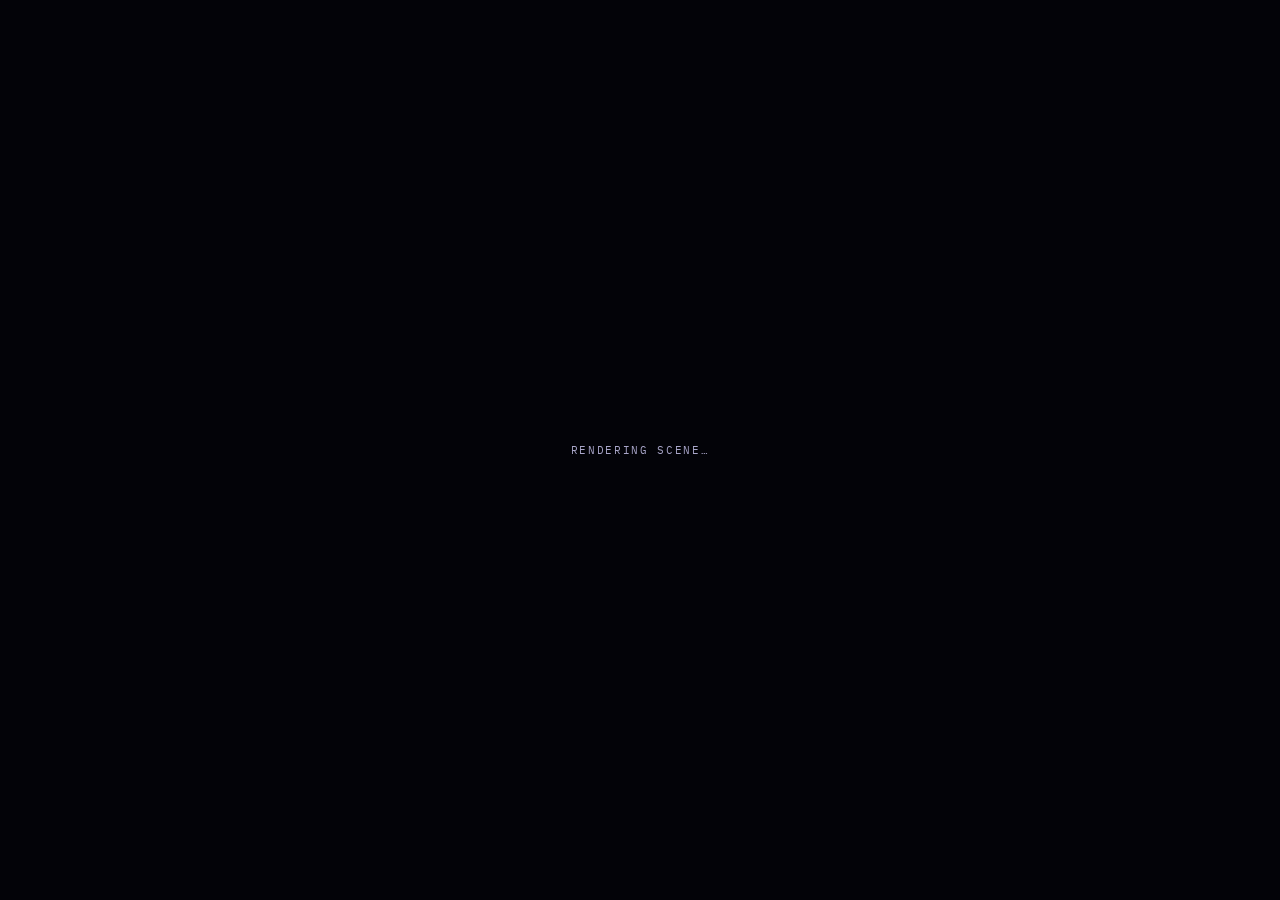
==== commit 103c59cf: "Update index.html" ====
--- a/index.html
+++ b/index.html
@@ -1,353 +1,503 @@
 <!DOCTYPE html>
 <html lang="en">
 <head>
-    <meta charset="UTF-8">
-    <meta name="viewport" content="width=device-width, initial-scale=1.0">
-    <title>Heartory | Every Gift Tells a Story</title>
-    
-    <link rel="preconnect" href="https://fonts.googleapis.com">
-    <link rel="preconnect" href="https://fonts.gstatic.com" crossorigin>
-    <link href="https://fonts.googleapis.com/css2?family=Cormorant+Garamond:ital,wght@0,400;0,600;0,700;1,400&family=Plus+Jakarta+Sans:wght@300;400;500;600;700&display=swap" rel="stylesheet">
-    
-    <link rel="stylesheet" href="https://cdnjs.cloudflare.com/ajax/libs/font-awesome/6.4.0/css/all.min.css">
-    
-    <link rel="stylesheet" href="styles.css?v=7">
+<meta charset="UTF-8">
+<meta name="viewport" content="width=device-width, initial-scale=1.0">
+<title>Digital ID Card</title>
+<link rel="preconnect" href="https://fonts.googleapis.com">
+<link href="https://fonts.googleapis.com/css2?family=Space+Grotesk:wght@500;700&family=Inter:wght@400;500;600&family=IBM+Plex+Mono:wght@500&display=swap" rel="stylesheet">
+<style>
+  :root{
+    --ink:#F4F1FF;
+    --ink-soft:#A9A6C9;
+    --accent1:#7C8CFF;
+    --accent2:#C77DFF;
+    --accent3:#5EE7D7;
+    --glass:rgba(255,255,255,0.05);
+    --glass-border:rgba(255,255,255,0.14);
+    --card-w:380px;
+  }
+
+  *{ box-sizing:border-box; }
+  html,body{ height:100%; }
+
+  body{
+    margin:0;
+    min-height:100vh;
+    display:flex;
+    align-items:center;
+    justify-content:center;
+    overflow:hidden;
+    background:radial-gradient(ellipse at 50% 0%, #181433 0%, #0A0918 55%, #030308 100%);
+    font-family:'Inter', sans-serif;
+    color:var(--ink);
+    padding:32px 16px;
+    position:relative;
+  }
+
+  @media (prefers-reduced-motion: reduce){
+    *{ animation:none !important; transition:none !important; }
+  }
+
+  #gl{
+    position:fixed; inset:0;
+    z-index:0;
+    display:block;
+  }
+
+  .stars{ position:fixed; inset:0; z-index:0; pointer-events:none; }
+  .stars span{ position:absolute; background:#fff; border-radius:50%; }
+  .twinkle{ animation:twinkle 4s ease-in-out infinite; }
+  @keyframes twinkle{ 0%,100%{ opacity:0.15; } 50%{ opacity:0.9; } }
+
+  .vignette{
+    position:fixed; inset:0;
+    z-index:1;
+    pointer-events:none;
+    background:radial-gradient(ellipse at 50% 50%, transparent 40%, rgba(3,3,8,0.55) 100%);
+  }
+
+  .stage{ perspective:1600px; z-index:2; position:relative; }
+
+  .card{
+    position:relative;
+    width:var(--card-w);
+    max-width:100%;
+    background:var(--glass);
+    backdrop-filter:blur(26px) saturate(150%);
+    -webkit-backdrop-filter:blur(26px) saturate(150%);
+    border:1px solid var(--glass-border);
+    border-radius:24px;
+    box-shadow:
+      0 1px 0 rgba(255,255,255,0.16) inset,
+      0 2px 24px rgba(124,140,255,0.08),
+      0 40px 80px -24px rgba(0,0,0,0.85);
+    overflow:hidden;
+    padding:38px 30px 30px 30px;
+    opacity:0;
+    transform:translateY(24px) rotateX(8deg) scale(0.96);
+    transform-style:preserve-3d;
+    will-change:transform;
+    animation:cardIn 0.9s cubic-bezier(.16,.8,.24,1) 0.05s forwards;
+    transition: transform 0.12s ease-out;
+  }
+
+  @keyframes cardIn{ to{ opacity:1; transform:translateY(0) rotateX(0deg) scale(1); } }
+
+  .card::before{
+    content:""; position:absolute; top:0; left:0; right:0; height:1px;
+    background:linear-gradient(90deg, transparent, rgba(255,255,255,0.75), transparent);
+  }
+
+  .sheen{
+    position:absolute; inset:0;
+    pointer-events:none;
+    background:radial-gradient(420px circle at var(--mx,50%) var(--my,0%), rgba(255,255,255,0.10), transparent 55%);
+    mix-blend-mode:overlay;
+    transition:background 0.05s linear;
+  }
+
+  .grain{
+    position:absolute; inset:0;
+    pointer-events:none;
+    opacity:0.05;
+    background-image:url("data:image/svg+xml,%3Csvg xmlns='http://www.w3.org/2000/svg' width='80' height='80'%3E%3Cfilter id='n'%3E%3CfeTurbulence type='fractalNoise' baseFrequency='0.9' numOctaves='2' stitchTiles='stitch'/%3E%3C/filter%3E%3Crect width='100%25' height='100%25' filter='url(%23n)'/%3E%3C/svg%3E");
+  }
+
+  .top-row{
+    display:flex; align-items:flex-start; justify-content:space-between;
+    margin-bottom:22px; opacity:0;
+    animation:fadeUp 0.6s ease 0.3s forwards;
+  }
+
+  .org{ font-size:10.5px; letter-spacing:0.14em; text-transform:uppercase; color:var(--ink-soft); font-weight:500; }
+  .org strong{
+    display:block; font-family:'Space Grotesk', sans-serif; font-size:14px;
+    letter-spacing:0; text-transform:none; color:var(--ink); margin-top:3px;
+  }
+
+  .id-tag{
+    font-family:'IBM Plex Mono', monospace; font-size:10px; text-align:right; line-height:1.5;
+    background:linear-gradient(90deg, var(--accent1), var(--accent3));
+    -webkit-background-clip:text; background-clip:text; color:transparent;
+  }
+  .id-tag span{ display:block; color:var(--ink-soft); font-size:9px; letter-spacing:0.08em; -webkit-text-fill-color:var(--ink-soft); }
+
+  .photo-wrap{
+    width:96px; height:96px; border-radius:18px; overflow:hidden; margin-bottom:18px;
+    position:relative;
+    box-shadow:0 14px 34px -10px rgba(124,140,255,0.65), 0 0 0 1px rgba(255,255,255,0.18);
+    opacity:0; transform:scale(0.85) translateZ(20px);
+    animation:photoIn 0.7s cubic-bezier(.2,.8,.3,1) 0.4s forwards;
+  }
+  @keyframes photoIn{ to{ opacity:1; transform:scale(1) translateZ(20px); } }
+  .photo-wrap img{ width:100%; height:100%; object-fit:cover; display:block; }
+  .photo-wrap::after{ content:""; position:absolute; inset:0; border-radius:18px; box-shadow:inset 0 0 0 1px rgba(255,255,255,0.28), inset 0 -20px 30px rgba(0,0,0,0.25); }
+
+  .name-wrap{ overflow:hidden; margin:0 0 6px 0; }
+  .name{
+    font-family:'Space Grotesk', sans-serif; font-weight:700; font-size:30px; line-height:1.1;
+    letter-spacing:-0.01em; margin:0;
+    background:linear-gradient(100deg, #fff 0%, var(--accent3) 18%, var(--accent1) 38%, var(--accent2) 58%, #fff 78%, var(--accent3) 100%);
+    background-size:280% auto;
+    -webkit-background-clip:text; background-clip:text; color:transparent;
+    animation: shimmer 7s linear infinite, fadeUp 0.6s ease 0.5s backwards;
+    filter:drop-shadow(0 0 18px rgba(124,140,255,0.35));
+  }
+  @keyframes shimmer{ 0%{ background-position:0% 50%; } 100%{ background-position:280% 50%; } }
+
+  .role{ font-size:13.5px; color:var(--ink-soft); margin:0 0 20px 0; opacity:0; transform:translateY(10px); animation:fadeUp 0.6s ease 0.58s forwards; }
+  .role strong{ color:var(--ink); font-weight:600; }
+
+  .divider{ height:1px; background:linear-gradient(90deg, transparent, var(--glass-border), transparent); margin:0 0 18px 0; transform:scaleX(0); animation:lineIn 0.7s ease 0.66s forwards; }
+  @keyframes lineIn{ to{ transform:scaleX(1); } }
+  @keyframes fadeUp{ from{ opacity:0; transform:translateY(10px); } to{ opacity:1; transform:translateY(0); } }
+
+  .links{ display:flex; flex-direction:column; gap:9px; }
+
+  .link{
+    display:flex; align-items:center; justify-content:space-between;
+    padding:13px 14px; border-radius:13px; text-decoration:none; color:var(--ink);
+    background:rgba(255,255,255,0.035); border:1px solid var(--glass-border);
+    opacity:0; transform:translateY(10px); animation:fadeUp 0.5s ease forwards;
+    transition: transform 0.25s cubic-bezier(.2,.8,.3,1), box-shadow 0.25s ease, border-color 0.25s ease, background 0.25s ease;
+  }
+  .link:nth-child(1){ animation-delay:0.74s; }
+  .link:nth-child(2){ animation-delay:0.81s; }
+  .link:nth-child(3){ animation-delay:0.88s; }
+
+  .link:hover, .link:active{
+    transform:translateY(-2px) scale(1.015);
+    box-shadow:0 16px 32px -14px rgba(124,140,255,0.6);
+    border-color:rgba(124,140,255,0.65);
+    background:rgba(255,255,255,0.07);
+  }
+
+  .link-left{ display:flex; align-items:center; gap:11px; }
+
+  .icon{
+    width:30px; height:30px; border-radius:9px; display:flex; align-items:center; justify-content:center;
+    background:rgba(255,255,255,0.06); border:1px solid var(--glass-border); flex-shrink:0;
+  }
+  .icon svg{ width:15px; height:15px; }
+
+  .link-text{ display:flex; flex-direction:column; }
+  .link-label{ font-size:9.5px; text-transform:uppercase; letter-spacing:0.08em; color:var(--ink-soft); }
+  .link-value{ font-size:13px; font-weight:500; }
+
+  .arrow{ color:var(--ink-soft); font-size:14px; transition:transform 0.25s ease, color 0.25s ease; }
+  .link:hover .arrow{ transform:translate(2px,-2px); color:var(--accent3); }
+
+  .footer-note{
+    text-align:center; font-family:'IBM Plex Mono', monospace; font-size:9.5px; letter-spacing:0.1em;
+    color:var(--ink-soft); margin-top:22px; opacity:0; animation:fadeUp 0.5s ease 1.0s forwards;
+  }
+
+  .loading{
+    position:fixed; inset:0; z-index:5; background:#030308;
+    display:flex; align-items:center; justify-content:center;
+    font-family:'IBM Plex Mono', monospace; font-size:11px; letter-spacing:0.15em;
+    color:var(--ink-soft); transition:opacity 0.5s ease;
+  }
+</style>
 </head>
 <body>
 
-    <div id="loader" class="loader-overlay">
-        <div class="loader-content">
-            <h1 class="loader-brand">Heartory</h1>
-            <div class="progress-bar"><div class="progress-fill"></div></div>
-            <p>Crafting your story...</p>
+<div class="loading" id="loading">RENDERING SCENE…</div>
+
+<canvas id="gl"></canvas>
+<div class="stars" id="stars"></div>
+<div class="vignette"></div>
+
+<div class="stage">
+  <div class="card" id="card">
+    <div class="sheen" id="sheen"></div>
+    <div class="grain"></div>
+
+    <div class="top-row">
+      <div class="org">
+        Org Name
+        <strong id="orgFull">Computer Science</strong>
+      </div>
+      <div class="id-tag">
+        <span>ID No.</span>
+        <span id="idNum">CS-0001</span>
+      </div>
+    </div>
+
+    <div class="photo-wrap">
+      <img id="photo" src="https://images.unsplash.com/photo-1633332755192-727a05c4013d?w=300&h=300&fit=crop" alt="Profile photo">
+    </div>
+
+    <div class="name-wrap">
+      <h1 class="name" id="name">Anshif TK</h1>
+    </div>
+    <p class="role">Media Lead · <strong id="period">2024–2028</strong></p>
+
+    <div class="divider"></div>
+
+    <div class="links">
+      <a class="link" id="linkMail" href="mailto:hello@example.com">
+        <div class="link-left">
+          <span class="icon">
+            <svg viewBox="0 0 24 24" fill="none" stroke="#F4F1FF" stroke-width="2"><path d="M22 6 12 13 2 6"/><path d="M2 6h20v12H2z"/></svg>
+          </span>
+          <span class="link-text">
+            <span class="link-label">Mail</span>
+            <span class="link-value" id="mailValue">hello@example.com</span>
+          </span>
         </div>
+        <span class="arrow">↗</span>
+      </a>
+
+      <a class="link" id="linkInsta" href="https://instagram.com/" target="_blank" rel="noopener">
+        <div class="link-left">
+          <span class="icon">
+            <svg viewBox="0 0 24 24" fill="none" stroke="#F4F1FF" stroke-width="2"><rect x="3" y="3" width="18" height="18" rx="5"/><circle cx="12" cy="12" r="4"/><circle cx="17.5" cy="6.5" r="1" fill="#F4F1FF" stroke="none"/></svg>
+          </span>
+          <span class="link-text">
+            <span class="link-label">Instagram</span>
+            <span class="link-value" id="instaValue">@username</span>
+          </span>
+        </div>
+        <span class="arrow">↗</span>
+      </a>
+
+      <a class="link" id="linkTelegram" href="https://t.me/" target="_blank" rel="noopener">
+        <div class="link-left">
+          <span class="icon">
+            <svg viewBox="0 0 24 24" fill="none" stroke="#F4F1FF" stroke-width="2"><path d="M22 2 11 13"/><path d="M22 2 15 22l-4-9-9-4 20-7Z"/></svg>
+          </span>
+          <span class="link-text">
+            <span class="link-label">Telegram</span>
+            <span class="link-value" id="telegramValue">@username</span>
+          </span>
+        </div>
+        <span class="arrow">↗</span>
+      </a>
     </div>
 
-    <header class="navbar">
-        <div class="nav-container">
-            <div class="logo">
-                <i class="fa-solid fa-heart" style="color: var(--accent-pink); font-size: 1.2rem; margin-right: 8px;"></i>
-                Heartory
-            </div>
-            <nav class="nav-links">
-                <a href="#home">Home</a>
-                <a href="#experience">The Experience</a>
-                <a href="#contact">Contact</a>
-            </nav>
-            <button class="btn-outline mobile-hide">Track Order</button>
-        </div>
-    </header>
-
-    <section class="hero" id="home">
-        <div class="hero-bg-shapes">
-            <div class="shape shape-1"></div>
-            <div class="shape shape-2"></div>
-        </div>
-        <div class="hero-content reveal">
-            <span class="badge">Premium Indian Gifting</span>
-            <h1>Every gift tells a <span class="text-italic">story</span>.</h1>
-            <p>We don’t just send gifts, we deliver emotions. Craft a beautifully personalized experience, or send us your own special item to be packaged with unparalleled luxury.</p>
-        </div>
-    </section>
-
-    <div class="trust-banner reveal">
-        <div class="trust-item"><i class="fa-solid fa-truck-fast"></i> Pan-India Delivery</div>
-        <div class="trust-item"><i class="fa-solid fa-gem"></i> Premium Packaging</div>
-        <div class="trust-item"><i class="fa-solid fa-feather"></i> Handwritten Notes</div>
-    </div>
-
-    <main class="container layout-grid" id="experience">
-        
-        <div class="form-sections">
-            
-            <div class="mode-toggle-wrapper reveal">
-                <button class="mode-toggle active" id="btnMode1" onclick="app.setMode('boxes')">
-                    <i class="fa-solid fa-box-open"></i> Curated Gift Boxes
-                </button>
-                <button class="mode-toggle" id="btnMode2" onclick="app.setMode('personal')">
-                    <i class="fa-solid fa-hand-holding-heart"></i> Send Your Own Gift
-                </button>
-            </div>
-
-            <section class="card-section reveal" id="sectionBoxes">
-                <div class="step-indicator">Step 01</div>
-                <h2 class="section-title">Choose Your Canvas</h2>
-                <p class="section-subtitle">Select the foundation of your story.</p>
-                
-                <div class="options-grid box-grid">
-                    <div class="option-card active" id="box-basic" onclick="app.selectBase('basic')">
-                        <div class="card-header">
-                            <i class="fa-solid fa-box card-icon"></i>
-                            <h4>Basic Box</h4>
-                            <p class="tagline">Budget Gift</p>
-                        </div>
-                        <ul class="box-contents">
-                            <li>💌 1–2 page letter</li>
-                            <li>✉️ Envelope</li>
-                            <li>🍫 1 small chocolate</li>
-                            <li>🎀 Basic wrapping</li>
-                        </ul>
-                        <p class="box-insight">💡 Small but feels special.</p>
-                        <p class="price">₹199</p>
-                    </div>
-
-                    <div class="option-card popular-card" id="box-premium" onclick="app.selectBase('premium')">
-                        <div class="popular-badge">Main Seller</div>
-                        <div class="card-header">
-                            <i class="fa-solid fa-gift card-icon"></i>
-                            <h4>Premium Box</h4>
-                            <p class="tagline">Balanced Gift + Emotion</p>
-                        </div>
-                        <ul class="box-contents">
-                            <li>💌 3–5 pg handwritten letter</li>
-                            <li>✉️ Premium envelope</li>
-                            <li>🍫 2 chocolates</li>
-                            <li>🖼️ 1 photo</li>
-                            <li>🎀 Premium wrapping</li>
-                        </ul>
-                        <p class="box-insight">💡 This is where people feel value.</p>
-                        <p class="price">₹399</p>
-                    </div>
-
-                    <div class="option-card" id="box-luxury" onclick="app.selectBase('luxury')">
-                        <div class="card-header">
-                            <i class="fa-solid fa-crown card-icon"></i>
-                            <h4>Luxury Box</h4>
-                            <p class="tagline">High Impact Experience</p>
-                        </div>
-                        <ul class="box-contents">
-                            <li>💌 6–10 pg handwritten letter</li>
-                            <li>✉️ Luxury envelopes</li>
-                            <li>🍫 3–4 chocolates / small gifts</li>
-                            <li>🖼️ Multiple photos</li>
-                            <li>🕯️ Wax seal</li>
-                            <li>🎁 Premium aesthetic box</li>
-                        </ul>
-                        <p class="box-insight">💡 A real surprise gift.</p>
-                        <p class="price">₹699</p>
-                    </div>
-                </div>
-            </section>
-
-            <section class="card-section hidden" id="sectionPersonal">
-                <div class="step-indicator">Step 01</div>
-                <h2 class="section-title">Your Item, Our Art</h2>
-                <p class="section-subtitle">Courier your personal gift to us. We will professionally package and deliver it.</p>
-                
-                <div class="input-group">
-                    <label for="personalItemDesc">What treasure are you sending us?</label>
-                    <input type="text" id="personalItemDesc" placeholder="e.g., A vintage watch and a bottle of Dior">
-                </div>
-                <div class="input-group">
-                    <label for="personalItemInst">Any specific curating instructions?</label>
-                    <textarea id="personalItemInst" placeholder="e.g., Please place dried lavender next to the watch..."></textarea>
-                </div>
-
-                <h3 class="subsection-title" style="margin-top:2rem;">Select Presentation Tier</h3>
-                <div class="options-grid">
-                    <div class="option-card active" id="pack-basic" onclick="app.selectBase('basic')">
-                        <i class="fa-solid fa-box card-icon"></i>
-                        <h4>Classic Packing</h4>
-                        <p class="price">₹99</p>
-                    </div>
-                    <div class="option-card" id="pack-premium" onclick="app.selectBase('premium')">
-                        <i class="fa-solid fa-gift card-icon"></i>
-                        <h4>Aesthetic Packing</h4>
-                        <p class="price">₹199</p>
-                    </div>
-                    <div class="option-card" id="pack-luxury" onclick="app.selectBase('luxury')">
-                        <i class="fa-solid fa-crown card-icon"></i>
-                        <h4>Luxury Presentation</h4>
-                        <p class="price">₹349</p>
-                    </div>
-                </div>
-            </section>
-
-            <section class="card-section reveal">
-                <div class="step-indicator">Step 02</div>
-                <h2 class="section-title">Customize Your Story</h2>
-                <p class="section-subtitle">Type your letters below. (Adjust pages to match your box limits or upgrade!)</p>
-                
-                <div class="flex-row">
-                    <div class="input-group width-auto">
-                        <label for="pageCount">Number of Pages</label>
-                        <input type="number" id="pageCount" min="1" max="15" value="1" onchange="app.updatePages()">
-                    </div>
-                    <div class="info-text">
-                        <i class="fa-solid fa-circle-info"></i> 1-2 pgs: Free | 3-5: ₹80 | 6-10: ₹180 | 11-15: ₹350
-                    </div>
-                </div>
-
-                <div class="options-grid">
-                    <div class="option-card active" id="letter-printed" onclick="app.selectLetterType('printed')">
-                        <i class="fa-solid fa-print card-icon"></i>
-                        <h4>Classic Print</h4>
-                        <p class="price">Included</p>
-                    </div>
-                    <div class="option-card" id="letter-handwritten" onclick="app.selectLetterType('handwritten')">
-                        <i class="fa-solid fa-pen-nib card-icon"></i>
-                        <h4>Artisan Handwritten</h4>
-                        <p class="price">+₹120</p>
-                    </div>
-                </div>
-
-                <div class="tabs-container">
-                    <div class="tabs-header" id="tabsHeader"></div>
-                    <div class="tabs-body" id="tabsBody"></div>
-                </div>
-            </section>
-
-            <section class="card-section reveal">
-                <div class="step-indicator">Step 03</div>
-                <h2 class="section-title">Elevate the Experience</h2>
-                <p class="section-subtitle">Add extra surprises to make it unforgettable.</p>
-                
-                <div class="options-grid add-ons-grid">
-                    <div class="option-card addon-card" id="addon-perfume" onclick="app.toggleAddon('perfume')">
-                        <i class="fa-solid fa-spray-can-sparkles card-icon"></i>
-                        <h4>Luxury Perfume</h4>
-                        <p class="price">+₹499</p>
-                    </div>
-                    <div class="option-card addon-card" id="addon-customGift" onclick="app.toggleAddon('customGift')">
-                        <i class="fa-solid fa-wand-magic-sparkles card-icon"></i>
-                        <h4>Custom Mini-Gift</h4>
-                        <p class="price">+₹299</p>
-                    </div>
-                    <div class="option-card addon-card" id="addon-extraChoco" onclick="app.toggleAddon('extraChoco')">
-                        <i class="fa-solid fa-cookie-bite card-icon"></i>
-                        <h4>Extra Chocolates</h4>
-                        <p class="price">+₹99</p>
-                    </div>
-                    <div class="option-card addon-card" id="addon-photo" onclick="app.toggleAddon('photo')">
-                        <i class="fa-solid fa-camera-retro card-icon"></i>
-                        <h4>Extra Polaroid</h4>
-                        <p class="price">+₹30</p>
-                    </div>
-                </div>
-            </section>
-
-            <section class="card-section reveal" style="margin-bottom: 0;">
-                <div class="step-indicator">Step 04</div>
-                <h2 class="section-title">Where Does the Story Go?</h2>
-                
-                <div class="delivery-toggles">
-                    <label class="custom-radio">
-                        <input type="radio" name="deliveryMode" value="self" onchange="app.setDeliveryMode('self')"> 
-                        <span class="radio-btn"></span>
-                        Send to Me
-                    </label>
-                    <label class="custom-radio">
-                        <input type="radio" name="deliveryMode" value="someone" checked onchange="app.setDeliveryMode('someone')"> 
-                        <span class="radio-btn"></span>
-                        Send to a Loved One
-                    </label>
-                </div>
-
-                <div class="input-group">
-                    <label for="recName" id="lblRecName">Recipient Name</label>
-                    <input type="text" id="recName" placeholder="Enter full name">
-                </div>
-                <div class="input-group">
-                    <label for="recPhone" id="lblRecPhone">Recipient Phone</label>
-                    <input type="tel" id="recPhone" placeholder="10-digit mobile number">
-                </div>
-                <div class="input-group">
-                    <label for="recAddress" id="lblRecAddress">Delivery Address</label>
-                    <textarea id="recAddress" placeholder="House/Flat No, Street, Landmark, City, Pincode" rows="3"></textarea>
-                </div>
-            </section>
-
-        </div>
-
-        <aside class="summary-wrapper">
-            <div class="summary-card receipt-style">
-                <div class="receipt-header">
-                    <h3>Your Story</h3>
-                    <p>Order Summary</p>
-                </div>
-                
-                <div class="receipt-body">
-                    <div class="summary-row">
-                        <span id="sumBaseLabel" class="item-name">Classic Box</span>
-                        <span id="sumBasePrice" class="item-price">₹199</span>
-                    </div>
-                    
-                    <div class="summary-row">
-                        <span id="sumPagesLabel" class="item-name">1 Page (Printed)</span>
-                        <span id="sumPagesPrice" class="item-price">₹0</span>
-                    </div>
-
-                    <div class="summary-row" id="sumAddonRow">
-                        <span class="item-name">Upgrades</span>
-                        <span id="sumAddonPrice" class="item-price">₹0</span>
-                    </div>
-
-                    <div class="summary-row">
-                        <span class="item-name">Pan-India Courier</span>
-                        <span class="item-price">₹99</span>
-                    </div>
-                </div>
-
-                <div class="receipt-footer">
-                    <div class="summary-row total-row">
-                        <span>Grand Total</span>
-                        <span id="sumTotal">₹298</span>
-                    </div>
-                </div>
-
-                <button id="orderBtn" type="button" class="btn-primary insta-btn" onclick="app.checkoutInstagram()">
-                    <i class="fa-brands fa-instagram" style="font-size: 1.3rem;"></i> Order via Instagram DM
-                </button>
-                
-                <p class="secure-text"><i class="fa-solid fa-lock"></i> 100% Secure Checkout • Heartory Guarantee</p>
-            </div>
-        </aside>
-
-    </main>
-
-    <section class="contact-section reveal" id="contact">
-        <div class="container">
-            <h2 class="section-title" style="text-align: center;">Get In Touch</h2>
-            <p class="section-subtitle" style="text-align: center;">Have a special request or bulk order? Reach out directly.</p>
-            
-            <div class="contact-grid" style="display: flex; justify-content: center; gap: 2rem; flex-wrap: wrap;">
-                <a href="https://instagram.com/heartorygifts" target="_blank" class="contact-card insta" style="flex: 1; max-width: 350px;">
-                    <div class="contact-icon"><i class="fa-brands fa-instagram"></i></div>
-                    <h3>Instagram</h3>
-                    <p>@heartorygifts</p>
-                    <span>DM us for inspiration & orders</span>
-                </a>
-                
-                <a href="mailto:heartorygifts@gmail.com" class="contact-card email" style="flex: 1; max-width: 350px;">
-                    <div class="contact-icon"><i class="fa-regular fa-envelope"></i></div>
-                    <h3>Email Us</h3>
-                    <p>heartorygifts@gmail.com</p>
-                    <span>For partnerships & bulk queries</span>
-                </a>
-            </div>
-        </div>
-    </section>
-
-    <footer class="footer">
-        <div class="footer-content">
-            <h2 class="footer-logo">Heartory</h2>
-            <p>Every gift tells a story.</p>
-            <p class="copyright">© 2026 Heartory Gifting Co. All rights reserved.</p>
-        </div>
-    </footer>
-
-    <script src="script.js?v=7"></script>
-
-    <script>
-        window.addEventListener('load', function() {
-            setTimeout(function() {
-                var loader = document.getElementById('loader');
-                if (loader) {
-                    loader.style.opacity = '0';
-                    setTimeout(function() { loader.style.display = 'none'; }, 500);
-                }
-            }, 1500);
-        });
-    </script>
+    <div class="footer-note">DIGITAL CREDENTIAL · VERIFIED</div>
+  </div>
+</div>
+
+<script>
+  // ============================================
+  // EDIT THIS BLOCK FOR EACH TEAM MEMBER
+  // ============================================
+  const CONFIG = {
+    orgLine: "Start-up name",
+    orgFull: "The Mrinmoybabu's startup",
+    idNumber: "Not yet",
+    photoUrl: "1782814393287.png",
+    name: "Emon Das",
+    role: "Marketing and finding clients",
+    period: "2026–Present",
+    mail: "anirudhdas6969@gmail.com",
+    instagramHandle: "introvert_.emonnn_",
+    instagramUrl: "https://instagram.com/introvert_.emonnn_",
+    telegramHandle: "not yet",
+    telegramUrl: "https://t.me/username"
+  };
+  // ============================================
+
+  document.querySelector('.org').childNodes[0].textContent = CONFIG.orgLine;
+  document.getElementById('orgFull').textContent = CONFIG.orgFull;
+  document.getElementById('idNum').textContent = CONFIG.idNumber;
+  document.getElementById('photo').src = CONFIG.photoUrl;
+  document.getElementById('name').textContent = CONFIG.name;
+  document.querySelector('.role').childNodes[0].textContent = CONFIG.role + " · ";
+  document.getElementById('period').textContent = CONFIG.period;
+
+  document.getElementById('linkMail').href = "mailto:" + CONFIG.mail;
+  document.getElementById('mailValue').textContent = CONFIG.mail;
+
+  document.getElementById('linkInsta').href = CONFIG.instagramUrl;
+  document.getElementById('instaValue').textContent = "@" + CONFIG.instagramHandle;
+
+  document.getElementById('linkTelegram').href = CONFIG.telegramUrl;
+  document.getElementById('telegramValue').textContent = "@" + CONFIG.telegramHandle;
+
+  // ---- starfield (ambient, behind WebGL glass objects) ----
+  function makeStars(container, count, sizeRange, twinkleChance){
+    const frag = document.createDocumentFragment();
+    for(let i=0;i<count;i++){
+      const s = document.createElement('span');
+      const size = (Math.random()*(sizeRange[1]-sizeRange[0])+sizeRange[0]).toFixed(2);
+      s.style.width = size+'px';
+      s.style.height = size+'px';
+      s.style.top = (Math.random()*100)+'%';
+      s.style.left = (Math.random()*100)+'%';
+      s.style.opacity = (0.3+Math.random()*0.5).toFixed(2);
+      if(Math.random() < twinkleChance){
+        s.classList.add('twinkle');
+        s.style.animationDelay = (Math.random()*4)+'s';
+      }
+      frag.appendChild(s);
+    }
+    container.appendChild(frag);
+  }
+  makeStars(document.getElementById('stars'), 120, [0.7,1.8], 0.4);
+
+  // ---- card tilt + sheen highlight on pointer ----
+  const card = document.getElementById('card');
+  const stage = document.querySelector('.stage');
+  const sheen = document.getElementById('sheen');
+  function handlePointer(x, y){
+    const rect = stage.getBoundingClientRect();
+    const px = (x - rect.left) / rect.width - 0.5;
+    const py = (y - rect.top) / rect.height - 0.5;
+    card.style.transform = `rotateX(${(-py*9)}deg) rotateY(${(px*11)}deg) translateZ(0)`;
+    const cardRect = card.getBoundingClientRect();
+    const sx = ((x - cardRect.left)/cardRect.width*100).toFixed(1);
+    const sy = ((y - cardRect.top)/cardRect.height*100).toFixed(1);
+    sheen.style.setProperty('--mx', sx+'%');
+    sheen.style.setProperty('--my', sy+'%');
+  }
+  window.addEventListener('mousemove', e => handlePointer(e.clientX, e.clientY));
+  window.addEventListener('touchmove', e => { if(e.touches[0]) handlePointer(e.touches[0].clientX, e.touches[0].clientY); }, {passive:true});
+  window.addEventListener('mouseleave', () => { card.style.transform = ''; });
+</script>
+
+<script type="importmap">
+{
+  "imports": {
+    "three": "https://unpkg.com/three@0.160.0/build/three.module.js",
+    "three/addons/": "https://unpkg.com/three@0.160.0/examples/jsm/"
+  }
+}
+</script>
+<script type="module">
+  import * as THREE from "three";
+  import { RoomEnvironment } from "three/addons/environments/RoomEnvironment.js";
+
+  const canvas = document.getElementById('gl');
+  const loading = document.getElementById('loading');
+
+  const renderer = new THREE.WebGLRenderer({ canvas, antialias:true, alpha:true, powerPreference:"high-performance" });
+  renderer.setPixelRatio(Math.min(window.devicePixelRatio, 2));
+  renderer.setSize(window.innerWidth, window.innerHeight);
+  renderer.toneMapping = THREE.ACESFilmicToneMapping;
+  renderer.toneMappingExposure = 1.1;
+  renderer.outputColorSpace = THREE.SRGBColorSpace;
+
+  const scene = new THREE.Scene();
+  const camera = new THREE.PerspectiveCamera(40, window.innerWidth/window.innerHeight, 0.1, 100);
+  camera.position.set(0, 0, 9);
+
+  // Real-time reflective environment (procedural room) — this is what gives true glass/metal reflections
+  const pmrem = new THREE.PMREMGenerator(renderer);
+  const envTex = pmrem.fromScene(new RoomEnvironment(), 0.04).texture;
+  scene.environment = envTex;
+
+  // Lights
+  const key = new THREE.PointLight(0x7C8CFF, 38, 30);
+  key.position.set(4, 3, 6);
+  scene.add(key);
+
+  const fill = new THREE.PointLight(0xC77DFF, 22, 30);
+  fill.position.set(-5, -2, 4);
+  scene.add(fill);
+
+  const rim = new THREE.PointLight(0x5EE7D7, 18, 24);
+  rim.position.set(0, 5, -4);
+  scene.add(rim);
+
+  scene.add(new THREE.AmbientLight(0x404060, 0.4));
+
+  // Glass material — physically based, true transmission + roughness + clearcoat
+  function glassMat(tint){
+    return new THREE.MeshPhysicalMaterial({
+      color: tint,
+      metalness: 0,
+      roughness: 0.06,
+      transmission: 1,
+      thickness: 1.4,
+      ior: 1.5,
+      clearcoat: 1,
+      clearcoatRoughness: 0.05,
+      envMapIntensity: 1.4,
+      attenuationColor: tint,
+      attenuationDistance: 1.2
+    });
+  }
+
+  // Polished metal material for variety
+  const metalMat = new THREE.MeshPhysicalMaterial({
+    color: 0xCBD0FF,
+    metalness: 1,
+    roughness: 0.18,
+    envMapIntensity: 1.6,
+    clearcoat: 0.4
+  });
+
+  const geometries = [
+    new THREE.IcosahedronGeometry(1, 0),
+    new THREE.TorusGeometry(0.8, 0.28, 32, 100),
+    new THREE.OctahedronGeometry(1, 0),
+    new THREE.DodecahedronGeometry(0.85, 0)
+  ];
+
+  const objects = [];
+  const positions = [
+    { x:-4.2, y:1.6, z:-2, scale:1.1 },
+    { x:4.6,  y:-1.8, z:-3, scale:0.9 },
+    { x:3.4,  y:2.2, z:-1, scale:0.6 },
+    { x:-3.6, y:-2.0, z:-1, scale:0.75 }
+  ];
+  const tints = [0x7C8CFF, 0xC77DFF, 0x5EE7D7, 0xFFFFFF];
+
+  positions.forEach((p, i) => {
+    const geo = geometries[i % geometries.length];
+    const mat = i === 1 ? metalMat : glassMat(tints[i % tints.length]);
+    const mesh = new THREE.Mesh(geo, mat);
+    mesh.position.set(p.x, p.y, p.z);
+    mesh.scale.setScalar(p.scale);
+    mesh.userData.speed = 0.15 + Math.random()*0.2;
+    mesh.userData.axis = new THREE.Vector3(Math.random()-0.5, Math.random()-0.5, Math.random()-0.5).normalize();
+    mesh.userData.floatOffset = Math.random()*Math.PI*2;
+    mesh.userData.basePos = mesh.position.clone();
+    scene.add(mesh);
+    objects.push(mesh);
+  });
+
+  let mouseX = 0, mouseY = 0;
+  window.addEventListener('mousemove', e => {
+    mouseX = (e.clientX / window.innerWidth - 0.5);
+    mouseY = (e.clientY / window.innerHeight - 0.5);
+  });
+  window.addEventListener('touchmove', e => {
+    if(e.touches[0]){
+      mouseX = (e.touches[0].clientX / window.innerWidth - 0.5);
+      mouseY = (e.touches[0].clientY / window.innerHeight - 0.5);
+    }
+  }, {passive:true});
+
+  function onResize(){
+    camera.aspect = window.innerWidth/window.innerHeight;
+    camera.updateProjectionMatrix();
+    renderer.setSize(window.innerWidth, window.innerHeight);
+  }
+  window.addEventListener('resize', onResize);
+
+  const clock = new THREE.Clock();
+  function animate(){
+    const t = clock.getElapsedTime();
+    objects.forEach(obj => {
+      obj.rotateOnAxis(obj.userData.axis, obj.userData.speed * 0.01);
+      obj.position.y = obj.userData.basePos.y + Math.sin(t*0.5 + obj.userData.floatOffset) * 0.25;
+    });
+    camera.position.x += (mouseX*1.2 - camera.position.x) * 0.02;
+    camera.position.y += (-mouseY*1.2 - camera.position.y) * 0.02;
+    camera.lookAt(0,0,0);
+    renderer.render(scene, camera);
+    requestAnimationFrame(animate);
+  }
+
+  loading.style.opacity = '0';
+  setTimeout(()=> loading.remove(), 500);
+  animate();
+</script>
+
 </body>
 </html>
